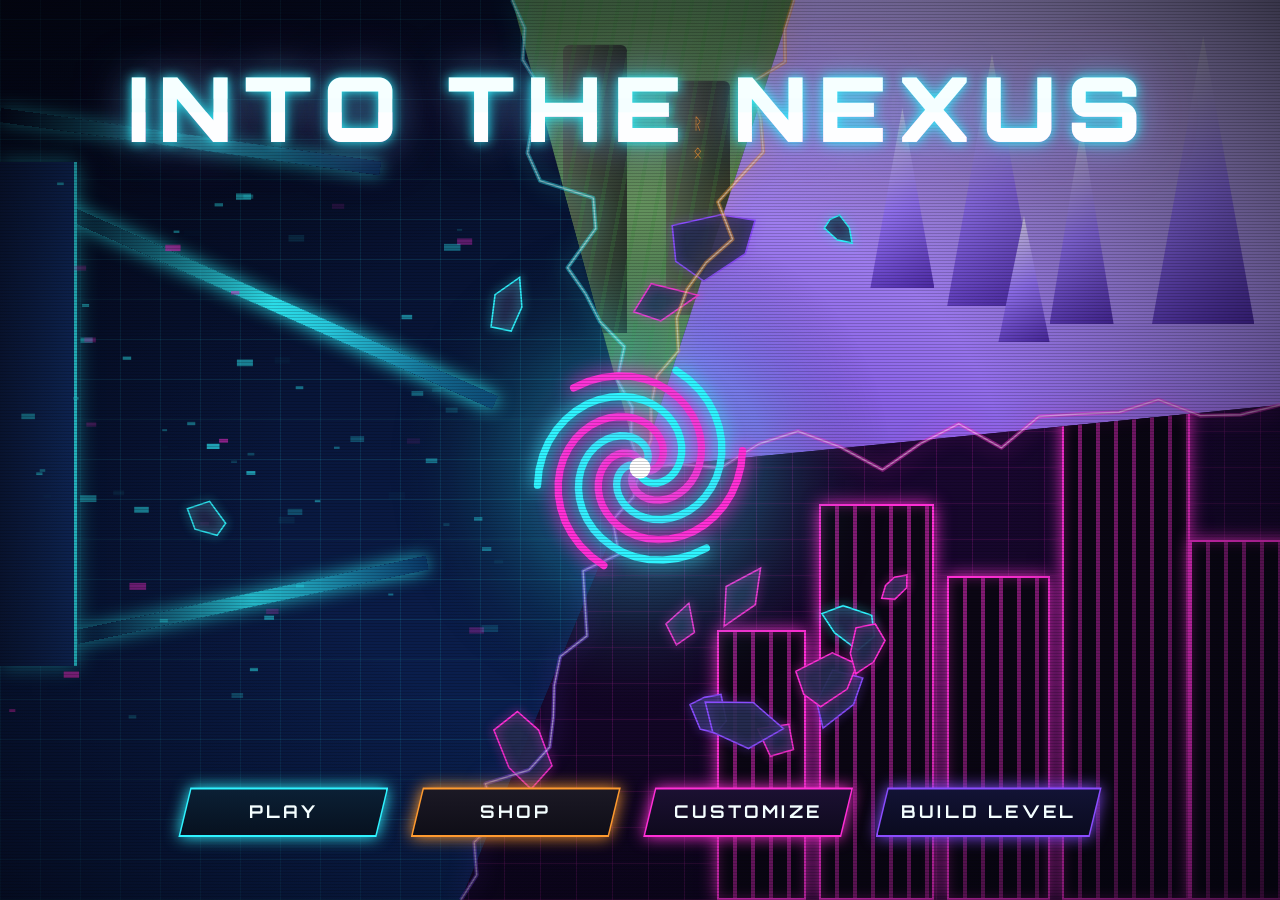
==== index.html @ 77178dc6 "Clean main menu leftovers" ====
<!DOCTYPE html>
<html lang="en">
<head>
  <meta charset="UTF-8">
  <meta name="viewport" content="width=device-width, initial-scale=1, viewport-fit=cover">
  <title>Into the Nexus</title>
  <link rel="preconnect" href="https://fonts.googleapis.com">
  <link rel="preconnect" href="https://fonts.gstatic.com" crossorigin>
  <link href="https://fonts.googleapis.com/css2?family=Orbitron:wght@500;700;900&display=swap" rel="stylesheet">
  <style>
/* ============================================================
   INTO THE NEXUS - main menu styles
   Colours and the vortex position live in :root so they are
   easy to tweak. The vortex centre (50% / 52%) must match
   CX / CY in menu.js and the clip-path points below.
   ============================================================ */

:root {
  --cyan: #2ff3ff;
  --magenta: #ff2fd6;
  --violet: #8a4dff;
  --orange: #ff9a2f;
  --ink: #070b1a;
}

* { box-sizing: border-box; margin: 0; padding: 0; }

html, body {
  height: 100%;
  background: var(--ink);
  color: #e8fbff;
  font-family: 'Orbitron', 'Segoe UI', system-ui, sans-serif;
  overflow: hidden;
  -webkit-tap-highlight-color: transparent;
}

#stage {
  position: fixed;
  inset: 0;
  overflow: hidden;
  isolation: isolate;
}

/* ---------- Realms ---------- */

.realm { position: absolute; inset: 0; }

/* Left: neon cyber-tech */
.cyber {
  clip-path: polygon(0 0, 40% 0, 50% 52%, 36% 100%, 0 100%);
  background:
    repeating-linear-gradient(0deg, rgba(47,243,255,.10) 0 1px, transparent 1px 40px),
    repeating-linear-gradient(90deg, rgba(47,243,255,.10) 0 1px, transparent 1px 40px),
    linear-gradient(160deg, #04081a 0%, #0a1c48 55%, #0b2b66 100%);
}
.beam {
  position: absolute;
  height: 14px;
  background: linear-gradient(90deg, transparent, var(--cyan), #0b3d6e);
  box-shadow: 0 0 18px var(--cyan);
  transform-origin: left center;
  animation: beamPulse 3.2s ease-in-out infinite;
}
.b1 { left: 4%;  top: 22%; width: 38%; transform: rotate(24deg); }
.b2 { left: 0;   top: 12%; width: 30%; transform: rotate(8deg);  animation-delay: -1s; opacity: .7; }
.b3 { left: 6%;  top: 70%; width: 28%; transform: rotate(-12deg); animation-delay: -2s; opacity: .8; }
.slab {
  position: absolute;
  left: 0; top: 18%;
  width: 6%; height: 56%;
  background: linear-gradient(90deg, #0c1d44, #12306b);
  border-right: 3px solid var(--cyan);
  box-shadow: 0 0 20px rgba(47,243,255,.6);
}
@keyframes beamPulse {
  0%, 100% { filter: brightness(.8); }
  50%      { filter: brightness(1.5); }
}

/* Top: overgrown ruins */
.jungle {
  clip-path: polygon(40% 0, 62% 0, 50% 52%);
  background:
    radial-gradient(ellipse at 50% 22%, rgba(170,230,150,.45), transparent 62%),
    linear-gradient(#335a37, #1a3624 60%, #0d1d16);
}
.pillar {
  position: absolute;
  top: 5%;
  width: 5%; height: 32%;
  background: linear-gradient(90deg, #56654f, #2c382d);
  border-radius: 6px 6px 0 0;
}
.pillar::after {
  content: '\16B1\A\16DF';        /* rune glyphs */
  white-space: pre;
  position: absolute;
  inset: 12% 0 auto 0;
  text-align: center;
  line-height: 1.8;
  color: var(--orange);
  text-shadow: 0 0 10px var(--orange);
  animation: runeGlow 2.4s ease-in-out infinite;
}
.p1 { left: 44%; }
.p2 { left: 52%; height: 26%; top: 9%; }
.p2::after { animation-delay: -1.2s; }
.vines {
  position: absolute; inset: 0;
  background: repeating-linear-gradient(100deg, rgba(60,140,60,.0) 0 14px, rgba(60,140,60,.22) 14px 18px);
}
@keyframes runeGlow {
  0%, 100% { opacity: .55; }
  50%      { opacity: 1; }
}

/* Upper right: crystal ice */
.crystal {
  clip-path: polygon(62% 0, 100% 0, 100% 45%, 50% 52%);
  background: linear-gradient(200deg, #d8c9ff 0%, #8a63e8 40%, #3a1f78 100%);
}
.crystal-shard {
  position: absolute;
  background: linear-gradient(160deg, #f1e9ff, #9a78ff 55%, #4d2aa6);
  clip-path: polygon(50% 0, 100% 100%, 0 100%);
  filter: drop-shadow(0 0 10px rgba(180,150,255,.8));
  animation: shardShimmer 4s ease-in-out infinite;
}
.c1 { left: 68%; top: 12%; width: 5%;  height: 20%; }
.c2 { left: 74%; top: 6%;  width: 7%;  height: 28%; animation-delay: -1s; }
.c3 { left: 82%; top: 14%; width: 5%;  height: 22%; animation-delay: -2s; }
.c4 { left: 90%; top: 4%;  width: 8%;  height: 32%; animation-delay: -3s; }
.c5 { left: 78%; top: 24%; width: 4%;  height: 14%; animation-delay: -.5s; }
@keyframes shardShimmer {
  0%, 100% { filter: drop-shadow(0 0 8px rgba(180,150,255,.6)) brightness(1); }
  50%      { filter: drop-shadow(0 0 18px rgba(255,255,255,.9)) brightness(1.3); }
}

/* Lower right: neon block city */
.city {
  clip-path: polygon(50% 52%, 100% 45%, 100% 100%, 36% 100%);
  background:
    repeating-linear-gradient(0deg, rgba(255,47,214,.16) 0 1px, transparent 1px 36px),
    repeating-linear-gradient(90deg, rgba(255,47,214,.16) 0 1px, transparent 1px 36px),
    linear-gradient(#22093f, #0f0520);
}
.block {
  position: absolute;
  bottom: 0;
  background:
    repeating-linear-gradient(90deg, transparent 0 14px, rgba(255,47,214,.5) 14px 18px) 0 0 / 100% 12px,
    #0b0614;
  border: 2px solid var(--magenta);
  box-shadow: 0 0 16px var(--magenta), inset 0 0 12px rgba(255,47,214,.35);
  animation: blockFlicker 5s steps(1) infinite;
}
.k1 { left: 56%; width: 7%;  height: 30%; }
.k2 { left: 64%; width: 9%;  height: 44%; animation-delay: -1.3s; }
.k3 { left: 74%; width: 8%;  height: 36%; animation-delay: -2.1s; }
.k4 { left: 83%; width: 10%; height: 56%; animation-delay: -3.4s; }
.k5 { left: 93%; width: 9%;  height: 40%; animation-delay: -.7s; }
@keyframes blockFlicker {
  0%, 92%, 100% { opacity: 1; }
  94% { opacity: .55; }
  96% { opacity: 1; }
  98% { opacity: .7; }
}

/* ---------- Effects layers ---------- */

#fx { position: absolute; inset: 0; width: 100%; height: 100%; z-index: 2; }

.vignette {
  position: absolute; inset: 0; z-index: 3; pointer-events: none;
  background: radial-gradient(ellipse at 50% 52%, transparent 40%, rgba(2,3,12,.75) 100%);
}
.scanlines {
  position: absolute; inset: 0; z-index: 4; pointer-events: none;
  background: repeating-linear-gradient(0deg, rgba(0,0,0,.18) 0 1px, transparent 1px 3px);
  mix-blend-mode: multiply;
}
.flash {
  position: absolute; inset: 0; z-index: 9; pointer-events: none;
  background: radial-gradient(circle at 50% 52%, #fff, var(--magenta) 40%, transparent 75%);
  opacity: 0;
}

/* Whole-screen glitch burst (class toggled by menu.js) */
#stage.glitching .realm {
  filter: hue-rotate(40deg) saturate(1.6) drop-shadow(4px 0 0 rgba(255,47,214,.7)) drop-shadow(-4px 0 0 rgba(47,243,255,.7));
  transform: translateX(var(--shift, 4px)) skewX(-1deg);
}
/* ---------- Title ---------- */

.title {
  position: absolute;
  z-index: 6;
  top: 7%;
  left: 50%;
  transform: translateX(-50%);
  width: 94%;
  text-align: center;
  font-weight: 900;
  font-size: clamp(1.9rem, 7vw, 5.6rem);
  letter-spacing: .12em;
  line-height: 1;
  color: #f4feff;
  text-shadow: 0 0 12px var(--cyan), 0 0 36px rgba(47,243,255,.55), 0 0 60px rgba(255,47,214,.35);
  animation: titleFloat 5s ease-in-out infinite, titleFlicker 7s steps(1) infinite;
}
.title::before, .title::after {
  content: attr(data-text);
  position: absolute; inset: 0;
  width: 100%;
  opacity: .85;
  pointer-events: none;
}
.title::before {
  color: var(--cyan);
  text-shadow: none;
  clip-path: inset(0 0 60% 0);
  animation: slice1 3.4s steps(1) infinite;
  mix-blend-mode: screen;
}
.title::after {
  color: var(--magenta);
  text-shadow: none;
  clip-path: inset(55% 0 0 0);
  animation: slice2 2.9s steps(1) infinite;
  mix-blend-mode: screen;
}
@keyframes titleFloat {
  0%, 100% { transform: translate(-50%, 0); }
  50%      { transform: translate(-50%, 8px); }
}
@keyframes titleFlicker {
  0%, 91%, 100% { opacity: 1; }
  92% { opacity: .6; }
  93% { opacity: 1; }
  95% { opacity: .75; }
}
@keyframes slice1 {
  0%, 82%, 100% { transform: translate(0); clip-path: inset(0 0 60% 0); }
  84% { transform: translate(-6px, 1px); clip-path: inset(10% 0 52% 0); }
  88% { transform: translate(5px, -1px); clip-path: inset(34% 0 30% 0); }
  92% { transform: translate(-3px, 0);  clip-path: inset(2% 0 78% 0); }
}
@keyframes slice2 {
  0%, 70%, 100% { transform: translate(0); clip-path: inset(55% 0 0 0); }
  72% { transform: translate(7px, 1px);  clip-path: inset(60% 0 14% 0); }
  78% { transform: translate(-6px, 0);   clip-path: inset(44% 0 36% 0); }
  86% { transform: translate(4px, -1px); clip-path: inset(78% 0 4% 0); }
}

/* ---------- Menu buttons ---------- */

.menu {
  position: absolute;
  z-index: 7;
  left: 50%;
  bottom: 7%;
  transform: translateX(-50%);
  width: min(960px, 94%);
}
.menu ul {
  list-style: none;
  display: flex;
  justify-content: center;
  gap: clamp(.6rem, 2vw, 1.4rem);
  flex-wrap: wrap;
}
.slot { filter: drop-shadow(0 0 8px var(--c)); transition: filter .2s, transform .2s; }
.slot:hover, .slot:focus-within {
  filter: drop-shadow(0 0 16px var(--c)) drop-shadow(0 0 30px var(--c));
  transform: translateY(-4px);
}

.btn {
  --cut: 12px;
  position: relative;
  min-width: clamp(130px, 18vw, 210px);
  padding: 1rem 1.6rem;
  border: 0;
  cursor: pointer;
  background: var(--c);
  color: #f4feff;
  font: 700 clamp(.85rem, 1.6vw, 1.1rem)/1 'Orbitron', system-ui, sans-serif;
  letter-spacing: .18em;
  clip-path: polygon(var(--cut) 0, 100% 0, calc(100% - var(--cut)) 100%, 0 100%);
  outline: none;
}
.btn::before {              /* dark fill leaves a 2px neon border */
  content: '';
  position: absolute; inset: 2px;
  background: linear-gradient(180deg, rgba(8,14,36,.92), rgba(5,8,22,.96));
  clip-path: polygon(calc(var(--cut) - 1px) 0, 100% 0, calc(100% - var(--cut) + 1px) 100%, 0 100%);
  transition: background .2s;
}
.btn:hover::before, .btn:focus-visible::before {
  background: linear-gradient(180deg, color-mix(in srgb, var(--c) 55%, #05081a), color-mix(in srgb, var(--c) 25%, #05081a));
}

.label { position: relative; z-index: 1; display: inline-block; }
.label::before, .label::after {
  content: attr(data-text);
  position: absolute; left: 0; top: 0;
  opacity: 0;
  pointer-events: none;
}
.label::before { color: var(--cyan);    }
.label::after  { color: var(--magenta); }
.btn:hover .label::before,  .btn:focus-visible .label::before  { opacity: .9; animation: btnGlitchA .45s steps(1) infinite; }
.btn:hover .label::after,   .btn:focus-visible .label::after   { opacity: .9; animation: btnGlitchB .45s steps(1) infinite; }
@keyframes btnGlitchA {
  0%   { transform: translate(-2px, 0);  clip-path: inset(0 0 55% 0); }
  33%  { transform: translate(2px, 1px); clip-path: inset(30% 0 20% 0); }
  66%  { transform: translate(-1px, 0);  clip-path: inset(60% 0 0 0); }
}
@keyframes btnGlitchB {
  0%   { transform: translate(2px, 0);   clip-path: inset(50% 0 0 0); }
  33%  { transform: translate(-2px, -1px); clip-path: inset(10% 0 55% 0); }
  66%  { transform: translate(1px, 0);   clip-path: inset(35% 0 30% 0); }
}
.btn:active { transform: scale(.97); }

/* ---------- Small screens ---------- */

@media (max-width: 640px) {
  .title { top: 6%; letter-spacing: .06em; }
  .menu { bottom: 4%; }
  .menu ul { display: grid; grid-template-columns: 1fr 1fr; }
  .btn { width: 100%; min-width: 0; padding: .95rem .6rem; letter-spacing: .1em; }
}

/* ---------- Respect reduced motion ---------- */

@media (prefers-reduced-motion: reduce) {
  *, *::before, *::after { animation: none !important; transition: none !important; }
}

</style>
</head>
<body>
  <main id="stage">

    <!-- Realms: each one is clipped to its own wedge; they all meet at the vortex -->
    <section class="realm cyber" aria-hidden="true">
      <div class="beam b1"></div>
      <div class="beam b2"></div>
      <div class="beam b3"></div>
      <div class="slab"></div>
    </section>

    <section class="realm jungle" aria-hidden="true">
      <div class="pillar p1"></div>
      <div class="pillar p2"></div>
      <div class="vines"></div>
    </section>

    <section class="realm crystal" aria-hidden="true">
      <div class="crystal-shard c1"></div>
      <div class="crystal-shard c2"></div>
      <div class="crystal-shard c3"></div>
      <div class="crystal-shard c4"></div>
      <div class="crystal-shard c5"></div>
    </section>

    <section class="realm city" aria-hidden="true">
      <div class="block k1"></div>
      <div class="block k2"></div>
      <div class="block k3"></div>
      <div class="block k4"></div>
      <div class="block k5"></div>
    </section>

    <!-- Vortex, rifts, debris, pixel glitches and screen tears are drawn here -->
    <canvas id="fx" aria-hidden="true"></canvas>

    <div class="vignette" aria-hidden="true"></div>
    <div class="scanlines" aria-hidden="true"></div>

    <h1 id="title" class="title" data-text="INTO THE NEXUS">INTO THE NEXUS</h1>

    <nav class="menu" aria-label="Main menu">
      <ul>
        <li class="slot" style="--c: var(--cyan)">
          <button class="btn" data-action="play"><span class="label" data-text="PLAY">PLAY</span></button>
        </li>
        <li class="slot" style="--c: var(--orange)">
          <button class="btn" data-action="shop"><span class="label" data-text="SHOP">SHOP</span></button>
        </li>
        <li class="slot" style="--c: var(--magenta)">
          <button class="btn" data-action="customize"><span class="label" data-text="CUSTOMIZE">CUSTOMIZE</span></button>
        </li>
        <li class="slot" style="--c: var(--violet)">
          <button class="btn" data-action="build"><span class="label" data-text="BUILD LEVEL">BUILD LEVEL</span></button>
        </li>
      </ul>
    </nav>

  </main>

  <script>
/* ============================================================
   INTO THE NEXUS - main menu logic
   - Canvas: spinning vortex, jagged rift lightning, drifting
     debris, pixel glitches and screen tears
   - Random glitch bursts across the whole screen
   - Button handlers: edit ACTIONS below to hook up your game
   ============================================================ */

(() => {
  'use strict';

  /* ---------- Menu routes ---------- */
  const ACTIONS = {
    play: () => window.location.assign('game.html?screen=levels'),
    shop: () => window.location.assign('game.html?screen=shop'),
    customize: () => window.location.assign('game.html?screen=customize'),
    build: () => window.location.assign('game.html?screen=maker'),
  };

  /* ---------- 2. Setup ---------- */
  const CX = 0.5, CY = 0.52;                       // vortex centre (fraction of screen)
  const stage  = document.getElementById('stage');
  const title  = document.getElementById('title');
  const canvas = document.getElementById('fx');
  const ctx    = canvas.getContext('2d');
  const reduceMotion = window.matchMedia('(prefers-reduced-motion: reduce)').matches;

  // Rift lines run from the vortex to the edge of the screen: [x, y, colour]
  const RIFTS = [
    [0.40, 0.00, '#2ff3ff'],
    [0.62, 0.00, '#ff9a2f'],
    [1.00, 0.45, '#ff2fd6'],
    [0.36, 1.00, '#8a4dff'],
  ];

  let W = 0, H = 0, dpr = 1, cx = 0, cy = 0;
  let debris = [], pixels = [], bolts = [];
    let glitchUntil = 0;
const rand = (a, b) => a + Math.random() * (b - a);

  function resize() {
    dpr = Math.min(window.devicePixelRatio || 1, 2);
    W = window.innerWidth;
    H = window.innerHeight;
    canvas.width  = Math.round(W * dpr);
    canvas.height = Math.round(H * dpr);
    ctx.setTransform(dpr, 0, 0, dpr, 0, 0);
    cx = W * CX;
    cy = H * CY;
    buildDebris();
    buildPixels();
    buildBolts();
  }

  /* ---------- 3. Debris (floating broken platforms) ---------- */
  function buildDebris() {
    const unit = Math.min(W, H);
    debris = Array.from({ length: 16 }, () => {
      const sides = Math.floor(rand(4, 7));
      const size = rand(0.018, 0.06) * unit;
      const pts = Array.from({ length: sides }, (_, i) => {
        const a = (i / sides) * Math.PI * 2;
        const r = size * rand(0.6, 1.1);
        return [Math.cos(a) * r, Math.sin(a) * r * 0.65];
      });
      return {
        pts,
        ang: rand(0, Math.PI * 2),
        dist: rand(0.16, 0.42) * unit,
        orbit: rand(0.04, 0.12) * (Math.random() < 0.5 ? -1 : 1),
        rot: rand(0, Math.PI * 2),
        spin: rand(-0.5, 0.5),
        bob: rand(0, Math.PI * 2),
        edge: ['#2ff3ff', '#ff2fd6', '#8a4dff'][Math.floor(rand(0, 3))],
      };
    });
  }

  function drawDebris(t, dt) {
    for (const d of debris) {
      d.ang += d.orbit * dt;
      d.rot += d.spin * dt;
      const x = cx + Math.cos(d.ang) * d.dist * 1.5;
      const y = cy + Math.sin(d.ang) * d.dist * 0.8 + Math.sin(t + d.bob) * 6;
      ctx.save();
      ctx.translate(x, y);
      ctx.rotate(d.rot);
      ctx.beginPath();
      d.pts.forEach(([px, py], i) => (i ? ctx.lineTo(px, py) : ctx.moveTo(px, py)));
      ctx.closePath();
      ctx.fillStyle = 'rgba(40,46,84,.92)';
      ctx.fill();
      ctx.strokeStyle = d.edge;
      ctx.lineWidth = 1.6;
      ctx.shadowColor = d.edge;
      ctx.shadowBlur = 10;
      ctx.stroke();
      ctx.restore();
    }
  }

  /* ---------- 4. Rift lightning ---------- */
  function makeBolt(x1, y1, x2, y2, jitter) {
    const segs = 16;
    const dx = x2 - x1, dy = y2 - y1;
    const len = Math.hypot(dx, dy);
    const nx = -dy / len, ny = dx / len;
    const pts = [[x1, y1]];
    for (let i = 1; i < segs; i++) {
      const f = i / segs;
      const off = rand(-jitter, jitter) * Math.sin(f * Math.PI);
      pts.push([x1 + dx * f + nx * off, y1 + dy * f + ny * off]);
    }
    pts.push([x2, y2]);
    return pts;
  }

  function buildBolts() {
    bolts = RIFTS.map(([fx, fy, color]) => ({
      color,
      pts: makeBolt(cx, cy, fx * W, fy * H, Math.min(W, H) * 0.035),
    }));
  }

  function drawBolts(t) {
    for (const b of bolts) {
      const flick = 0.65 + 0.35 * Math.sin(t * 18 + b.pts.length);
      ctx.save();
      ctx.lineJoin = 'round';
      ctx.globalAlpha = flick;
      ctx.strokeStyle = b.color;
      ctx.shadowColor = b.color;
      ctx.shadowBlur = 22;
      ctx.lineWidth = 4;
      strokePath(b.pts);
      ctx.shadowBlur = 0;
      ctx.strokeStyle = '#ffffff';
      ctx.lineWidth = 1.4;
      strokePath(b.pts);
      ctx.restore();
    }
  }

  function strokePath(pts) {
    ctx.beginPath();
    pts.forEach(([x, y], i) => (i ? ctx.lineTo(x, y) : ctx.moveTo(x, y)));
    ctx.stroke();
  }

  /* ---------- 5. Vortex ---------- */
  function drawVortex(t) {
    const base = Math.min(W, H) * 0.12;
    const R = base * (1 + 0.04 * Math.sin(t * 2.2));
    ctx.save();
    ctx.translate(cx, cy);

    const glow = ctx.createRadialGradient(0, 0, 0, 0, 0, R * 2.4);
    glow.addColorStop(0, 'rgba(255,47,214,.55)');
    glow.addColorStop(0.5, 'rgba(47,243,255,.18)');
    glow.addColorStop(1, 'rgba(0,0,0,0)');
    ctx.fillStyle = glow;
    ctx.beginPath();
    ctx.arc(0, 0, R * 2.4, 0, Math.PI * 2);
    ctx.fill();

    ctx.lineCap = 'round';
    const arms = 6;
    for (let a = 0; a < arms; a++) {
      const color = a % 2 ? '#2ff3ff' : '#ff2fd6';
      ctx.beginPath();
      for (let r = 2; r <= R; r += 3) {
        const ang = (a / arms) * Math.PI * 2 + t * 1.6 - (r / R) * 5.2;
        const x = Math.cos(ang) * r, y = Math.sin(ang) * r;
        r === 2 ? ctx.moveTo(x, y) : ctx.lineTo(x, y);
      }
      ctx.strokeStyle = color;
      ctx.shadowColor = color;
      ctx.shadowBlur = 18;
      ctx.lineWidth = Math.max(3, R * 0.07);
      ctx.stroke();
    }

    ctx.shadowBlur = 0;
    ctx.fillStyle = '#fff';
    ctx.beginPath();
    ctx.arc(0, 0, R * 0.1, 0, Math.PI * 2);
    ctx.fill();
    ctx.restore();
  }

  /* ---------- 6. Pixel glitches (left cyber realm) ---------- */
  function buildPixels() {
    pixels = Array.from({ length: 70 }, () => ({
      x: rand(0, W * 0.38),
      y: rand(H * 0.2, H * 0.8),
      s: rand(2, 7),
      v: rand(10, 40),
      life: rand(0, 1),
      color: Math.random() < 0.8 ? '#2ff3ff' : '#ff2fd6',
    }));
  }

  function drawPixels(dt) {
    for (const p of pixels) {
      p.x += p.v * dt;
      p.life += dt * rand(0.4, 1.6);
      if (p.x > W * 0.4 || p.life > 1) {
        p.x = rand(0, W * 0.2);
        p.y = rand(H * 0.2, H * 0.8);
        p.life = 0;
      }
      ctx.globalAlpha = Math.max(0, 1 - p.life) * 0.7;
      ctx.fillStyle = p.color;
      ctx.fillRect(p.x, p.y, p.s * 2.4, p.s);
    }
    ctx.globalAlpha = 1;
  }

  /* ---------- 7. Screen tear (horizontal slice displacement) ---------- */
  function tear() {
    ctx.save();
    ctx.setTransform(1, 0, 0, 1, 0, 0);
    const slices = Math.floor(rand(4, 8));
    for (let i = 0; i < slices; i++) {
      const sy = Math.floor(rand(0, canvas.height - 40));
      const sh = Math.floor(rand(6, 40) * dpr);
      const dx = Math.floor(rand(-40, 40) * dpr);
      ctx.drawImage(canvas, 0, sy, canvas.width, sh, dx, sy, canvas.width, sh);
    }
    ctx.restore();
  }

  /* ---------- 8. Glitch bursts ---------- */
  function glitchBurst() {
    const dur = rand(160, 320);
    stage.style.setProperty('--shift', `${rand(-9, 9).toFixed(1)}px`);
    stage.classList.add('glitching');
    glitchUntil = performance.now() + dur;
    setTimeout(() => stage.classList.remove('glitching'), dur);
    // Occasionally re-roll the lightning shape so the rifts "snap"
    buildBolts();
  }

  function scheduleGlitch() {
    setTimeout(() => {
      glitchBurst();
      if (Math.random() < 0.3) setTimeout(glitchBurst, 280);   // double-glitch
      scheduleGlitch();
    }, rand(2500, 6500));
  }

  /* ---------- 9. Main loop ---------- */
  let last = performance.now();
  let boltTimer = 0;

  function frame(now) {
    const dt = Math.min((now - last) / 1000, 0.05);
    last = now;
    const t = now / 1000;

    ctx.clearRect(0, 0, W, H);
    drawPixels(dt);
    drawDebris(t, dt);

    boltTimer += dt;
    if (boltTimer > 0.12) { boltTimer = 0; buildBolts(); }   // constant crackle
    drawBolts(t);
    drawVortex(t);

    if (now < glitchUntil) tear();
    requestAnimationFrame(frame);
  }

  /* ---------- Menu interaction ---------- */
  function go(action) {
    ACTIONS[action]?.();
  }

  const buttons = Array.from(document.querySelectorAll('.btn'));
  buttons.forEach((btn) => btn.addEventListener('click', () => go(btn.dataset.action)));

  document.addEventListener('keydown', (e) => {
    const keys = { ArrowRight: 1, ArrowDown: 1, ArrowLeft: -1, ArrowUp: -1 };
    if (!(e.key in keys)) return;
    e.preventDefault();
    const i = buttons.indexOf(document.activeElement);
    const next = i < 0 ? 0 : (i + keys[e.key] + buttons.length) % buttons.length;
    buttons[next].focus();
  });

  /* ---------- Start ---------- */
  window.addEventListener('resize', resize);
  resize();

  if (reduceMotion) {
    drawBolts(0);
    drawVortex(0);
  } else {
    requestAnimationFrame(frame);
    scheduleGlitch();
  }
})();

</script>
</body>
</html>
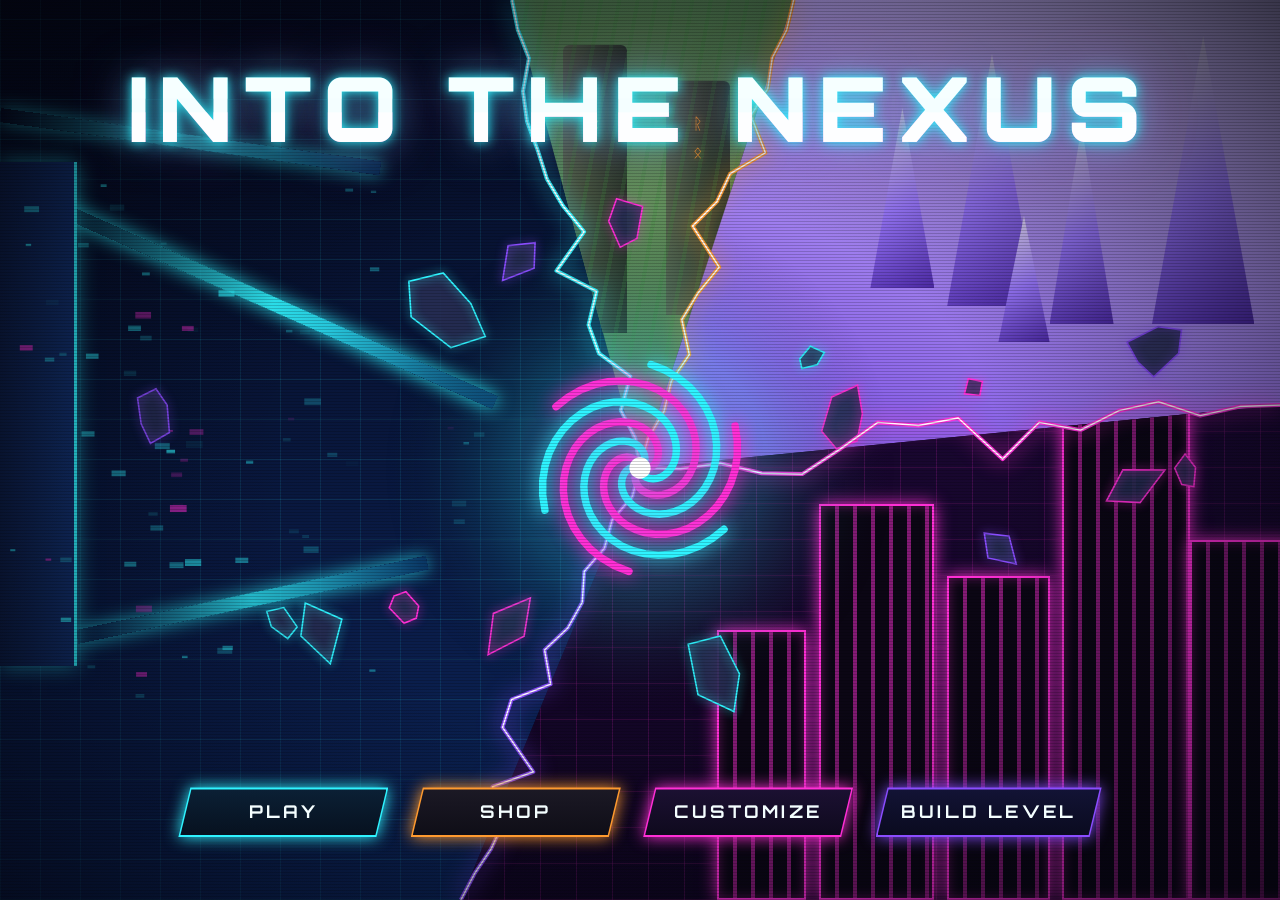
==== commit 4d335dc8: "Make the new visual main menu the live index page" ====
--- a/index.html
+++ b/index.html
@@ -190,6 +190,13 @@
   filter: hue-rotate(40deg) saturate(1.6) drop-shadow(4px 0 0 rgba(255,47,214,.7)) drop-shadow(-4px 0 0 rgba(47,243,255,.7));
   transform: translateX(var(--shift, 4px)) skewX(-1deg);
 }
+#stage.warping .flash { animation: warpFlash .65s ease-in forwards; }
+@keyframes warpFlash {
+  0%   { opacity: 0; }
+  70%  { opacity: .85; }
+  100% { opacity: 1; }
+}
+
 /* ---------- Title ---------- */
 
 .title {
@@ -323,6 +330,26 @@
 }
 .btn:active { transform: scale(.97); }
 
+/* ---------- Toast (placeholder feedback; remove when screens exist) ---------- */
+
+#toast {
+  position: absolute;
+  z-index: 10;
+  left: 50%; top: 24%;
+  transform: translate(-50%, -10px);
+  padding: .7rem 1.2rem;
+  background: rgba(5,8,22,.85);
+  border: 1px solid var(--cyan);
+  box-shadow: 0 0 18px rgba(47,243,255,.5);
+  font-size: .8rem;
+  letter-spacing: .12em;
+  opacity: 0;
+  pointer-events: none;
+  transition: opacity .25s, transform .25s;
+  text-align: center;
+}
+#toast.show { opacity: 1; transform: translate(-50%, 0); }
+
 /* ---------- Small screens ---------- */
 
 @media (max-width: 640px) {
@@ -378,6 +405,7 @@
 
     <div class="vignette" aria-hidden="true"></div>
     <div class="scanlines" aria-hidden="true"></div>
+    <div class="flash" aria-hidden="true"></div>
 
     <h1 id="title" class="title" data-text="INTO THE NEXUS">INTO THE NEXUS</h1>
 
@@ -398,6 +426,7 @@
       </ul>
     </nav>
 
+    <div id="toast" role="status" aria-live="polite"></div>
   </main>
 
   <script>
@@ -412,13 +441,14 @@
 (() => {
   'use strict';
 
-  /* ---------- Menu routes ---------- */
+  /* ---------- 1. HOOK YOUR GAME UP HERE ---------- */
   const ACTIONS = {
-    play: () => window.location.assign('game.html?screen=levels'),
-    shop: () => window.location.assign('game.html?screen=shop'),
-    customize: () => window.location.assign('game.html?screen=customize'),
-    build: () => window.location.assign('game.html?screen=maker'),
+    play:      () => notify('PLAY - connect your level select / game start here'),
+    shop:      () => notify('SHOP - connect your shop screen here'),
+    customize: () => notify('CUSTOMIZE - connect your icon / colour editor here'),
+    build:     () => notify('BUILD LEVEL - connect your level editor here'),
   };
+  // Example: play: () => { window.location.href = 'game.html'; },
 
   /* ---------- 2. Setup ---------- */
   const CX = 0.5, CY = 0.52;                       // vortex centre (fraction of screen)
@@ -426,6 +456,7 @@
   const title  = document.getElementById('title');
   const canvas = document.getElementById('fx');
   const ctx    = canvas.getContext('2d');
+  const toastEl = document.getElementById('toast');
   const reduceMotion = window.matchMedia('(prefers-reduced-motion: reduce)').matches;
 
   // Rift lines run from the vortex to the edge of the screen: [x, y, colour]
@@ -438,8 +469,11 @@
 
   let W = 0, H = 0, dpr = 1, cx = 0, cy = 0;
   let debris = [], pixels = [], bolts = [];
-    let glitchUntil = 0;
-const rand = (a, b) => a + Math.random() * (b - a);
+  let warp = 0, warpTarget = 0;
+  let glitchUntil = 0;
+  let busy = false;
+
+  const rand = (a, b) => a + Math.random() * (b - a);
 
   function resize() {
     dpr = Math.min(window.devicePixelRatio || 1, 2);
@@ -483,8 +517,9 @@
     for (const d of debris) {
       d.ang += d.orbit * dt;
       d.rot += d.spin * dt;
-      const x = cx + Math.cos(d.ang) * d.dist * 1.5;
-      const y = cy + Math.sin(d.ang) * d.dist * 0.8 + Math.sin(t + d.bob) * 6;
+      const pull = 1 - warp * 0.9;                  // debris gets sucked in when warping
+      const x = cx + Math.cos(d.ang) * d.dist * 1.5 * pull;
+      const y = cy + Math.sin(d.ang) * d.dist * 0.8 * pull + Math.sin(t + d.bob) * 6;
       ctx.save();
       ctx.translate(x, y);
       ctx.rotate(d.rot);
@@ -553,7 +588,7 @@
   /* ---------- 5. Vortex ---------- */
   function drawVortex(t) {
     const base = Math.min(W, H) * 0.12;
-    const R = base * (1 + 0.04 * Math.sin(t * 2.2));
+    const R = base * (1 + warp * 7) * (1 + 0.04 * Math.sin(t * 2.2));
     ctx.save();
     ctx.translate(cx, cy);
 
@@ -661,6 +696,8 @@
     last = now;
     const t = now / 1000;
 
+    warp += (warpTarget - warp) * Math.min(1, dt * 6);
+
     ctx.clearRect(0, 0, W, H);
     drawPixels(dt);
     drawDebris(t, dt);
@@ -674,14 +711,32 @@
     requestAnimationFrame(frame);
   }
 
-  /* ---------- Menu interaction ---------- */
+  /* ---------- 10. Menu interaction ---------- */
+  function notify(msg) {
+    toastEl.textContent = msg;
+    toastEl.classList.add('show');
+    clearTimeout(notify.timer);
+    notify.timer = setTimeout(() => toastEl.classList.remove('show'), 2600);
+  }
+
   function go(action) {
-    ACTIONS[action]?.();
+    if (busy) return;
+    busy = true;
+    stage.classList.add('warping');      // vortex swells + white/pink flash
+    warpTarget = 1;
+    glitchBurst();
+    setTimeout(() => {
+      (ACTIONS[action] || (() => {}))();
+      warpTarget = 0;
+      stage.classList.remove('warping');
+      busy = false;
+    }, 650);
   }
 
   const buttons = Array.from(document.querySelectorAll('.btn'));
   buttons.forEach((btn) => btn.addEventListener('click', () => go(btn.dataset.action)));
 
+  // Arrow keys move between buttons (Enter / Space still activate)
   document.addEventListener('keydown', (e) => {
     const keys = { ArrowRight: 1, ArrowDown: 1, ArrowLeft: -1, ArrowUp: -1 };
     if (!(e.key in keys)) return;
@@ -691,7 +746,7 @@
     buttons[next].focus();
   });
 
-  /* ---------- Start ---------- */
+  /* ---------- 11. Start ---------- */
   window.addEventListener('resize', resize);
   resize();
 
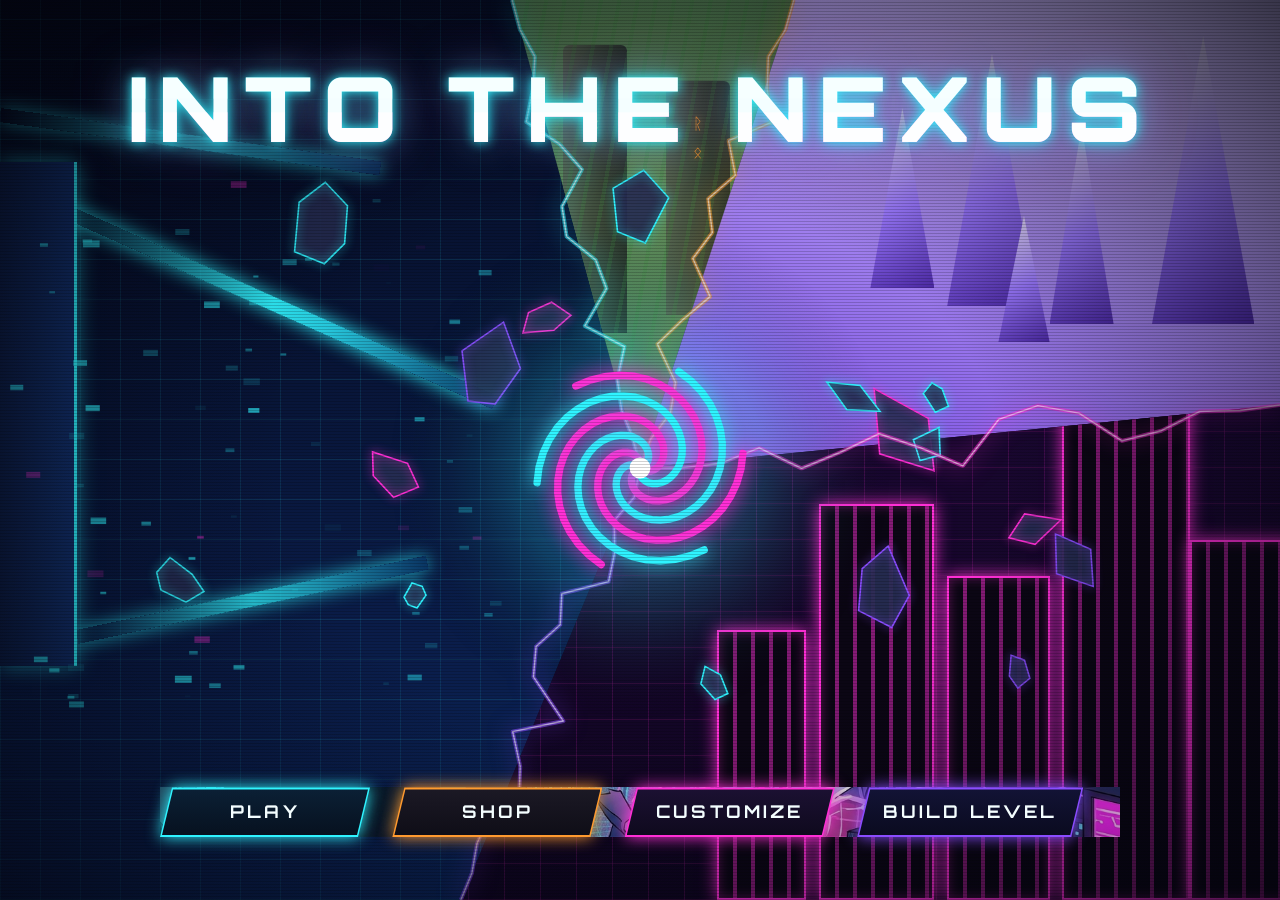
==== commit c433c9da: "Merge game and styling into index" ====
--- a/index.html
+++ b/index.html
@@ -8,6 +8,96 @@
   <link rel="preconnect" href="https://fonts.gstatic.com" crossorigin>
   <link href="https://fonts.googleapis.com/css2?family=Orbitron:wght@500;700;900&display=swap" rel="stylesheet">
   <style>
+
+/* ===== THE NEXUS ===== */
+:root{--void:#05030a;--r1:#00e5ff;--r2:#ff2e93;--r3:#ffb020;--r4:#7cff4d;--violet:#8a4dff;--text:#eef2ff;--muted:#8f8aa8;--border:#2a2440;--cut:14px}
+*{box-sizing:border-box;-webkit-tap-highlight-color:transparent;-webkit-user-select:none;user-select:none}
+html,body{margin:0;width:100%;height:100%;overflow:hidden;background:var(--void);overscroll-behavior:none}
+body{touch-action:none;font-family:"Trebuchet MS","Segoe UI",system-ui,sans-serif;color:var(--text)}
+canvas{display:block}.menu{position:fixed;inset:0;z-index:10;display:flex;flex-direction:column;align-items:center;justify-content:center;gap:16px;padding:max(20px,env(safe-area-inset-top)) 20px max(20px,env(safe-area-inset-bottom));color:var(--text);text-align:center;overflow:hidden;background:radial-gradient(circle at 50% 50%,#000 0,#000 12%,transparent 38%),radial-gradient(circle at 0 0,rgba(0,229,255,.35),transparent 45%),radial-gradient(circle at 100% 0,rgba(255,46,147,.32),transparent 45%),radial-gradient(circle at 0 100%,rgba(124,255,77,.22),transparent 45%),radial-gradient(circle at 100% 100%,rgba(255,176,32,.3),transparent 45%),var(--void);animation:fadeIn .4s ease-out,realityDrift 14s ease-in-out infinite alternate}
+/* The Gemini artwork is the shared main/start-menu background. Keep the image path relative so it works on GitHub Pages project URLs. */
+#menu{background-image:linear-gradient(rgba(0,0,0,.18),rgba(0,0,0,.28)),url("./assets/Gemini_Generated_Image_vbdhd0vbdhd0vbdh.jpeg");background-size:cover;background-position:center;background-repeat:no-repeat;background-color:#05030a}
+.menu:before,.menu:after{content:none;display:none}
+#menu{animation:fadeIn .4s ease-out}
+.menu>*{position:relative;z-index:1}.menu.hidden{display:none}.menu h1{font-size:clamp(34px,8vw,76px);margin:0 0 18px;letter-spacing:10px;text-transform:uppercase;font-weight:900;color:#fff;text-shadow:-3px 0 var(--r1),3px 0 var(--r2),0 0 24px rgba(138,77,255,.9),0 0 60px rgba(138,77,255,.6);animation:glitch 3.2s infinite}
+.menu h2{font-size:clamp(26px,5vw,48px);margin:0 0 14px;font-weight:800;letter-spacing:4px;text-transform:uppercase;text-shadow:-2px 0 var(--r1),2px 0 var(--r2),0 0 22px rgba(138,77,255,.7)}.menu p{margin:0;font-size:15px;letter-spacing:4px;text-transform:uppercase;color:var(--muted)}
+.menu button{position:relative;overflow:hidden;min-width:250px;min-height:58px;padding:12px 30px;border:2px solid transparent;background:linear-gradient(#110d1f,#1b1430) padding-box,linear-gradient(120deg,var(--r1),var(--violet),var(--r2)) border-box;clip-path:polygon(var(--cut) 0,100% 0,100% calc(100% - var(--cut)),calc(100% - var(--cut)) 100%,0 100%,0 var(--cut));color:var(--text);font:inherit;font-size:19px;font-weight:800;letter-spacing:3px;text-transform:uppercase;cursor:pointer;text-shadow:0 0 10px rgba(138,77,255,.8);transition:transform .12s ease,filter .15s ease,letter-spacing .2s ease}
+.menu button:after{content:"";position:absolute;top:0;left:-70%;width:40%;height:100%;background:linear-gradient(100deg,transparent,rgba(0,229,255,.45),rgba(255,46,147,.45),transparent);transform:skewX(-25deg);transition:left .45s ease}.menu button:hover{letter-spacing:4px;filter:drop-shadow(-3px 0 var(--r1)) drop-shadow(3px 0 var(--r2)) brightness(1.2);transform:translateY(-2px);animation:jitter .35s steps(2) 1}.menu button:hover:after{left:140%}.menu button:active{transform:translateY(2px) scale(.97);filter:drop-shadow(0 0 14px var(--violet)) brightness(1.4)}.menu button:focus-visible{outline:3px solid var(--r3);outline-offset:4px}.menu button:disabled{opacity:.4;cursor:not-allowed;transform:none;filter:grayscale(.8)}.menu button:first-of-type{color:#05030a;text-shadow:none;background:linear-gradient(120deg,var(--r1),var(--violet) 45%,var(--r2) 75%,var(--r3)) padding-box,linear-gradient(120deg,var(--r1),var(--r2)) border-box;background-size:250% 100%,100% 100%;animation:portal 3s linear infinite}.menu button:first-of-type:hover{filter:drop-shadow(0 0 22px var(--violet)) drop-shadow(0 0 40px var(--r2)) brightness(1.15)}.menu .level{font-size:17px}.loader{width:260px;height:12px;border:2px solid var(--border);clip-path:polygon(8px 0,100% 0,calc(100% - 8px) 100%,0 100%);background:#0a0716;box-shadow:inset 0 2px 6px rgba(0,0,0,.7);overflow:hidden}.loader:after{content:"";display:block;width:45%;height:100%;background:linear-gradient(90deg,var(--r1),var(--violet),var(--r2),var(--r3));box-shadow:0 0 14px var(--violet);animation:load 1s ease-in-out infinite}
+@keyframes load{0%{transform:translateX(-100%)}100%{transform:translateX(330%)}}@keyframes fadeIn{from{opacity:0}to{opacity:1}}@keyframes spin{to{transform:rotate(360deg)}}@keyframes realityDrift{from{filter:hue-rotate(0deg)}to{filter:hue-rotate(40deg)}}@keyframes portal{from{background-position:0 0,0 0}to{background-position:250% 0,0 0}}@keyframes flicker{0%,92%,100%{opacity:1}93%{opacity:.55}95%{opacity:1}97%{opacity:.7}}@keyframes glitch{0%,86%,100%{transform:none;text-shadow:-3px 0 var(--r1),3px 0 var(--r2),0 0 24px rgba(138,77,255,.9),0 0 60px rgba(138,77,255,.6)}88%{transform:translate(-4px,1px) skewX(-6deg);text-shadow:-9px 0 var(--r1),9px 0 var(--r2),0 0 24px rgba(138,77,255,.9)}90%{transform:translate(5px,-2px) skewX(5deg);text-shadow:8px 0 var(--r4),-8px 0 var(--r3),0 0 30px rgba(255,46,147,.9)}92%{transform:translate(-2px,0);text-shadow:-5px 0 var(--r1),5px 0 var(--r2),0 0 24px rgba(138,77,255,.9)}}@keyframes jitter{0%{transform:translate(-2px,-2px)}50%{transform:translate(2px,-3px)}100%{transform:translate(0,-2px)}}
+@media(max-height:480px){.menu{gap:10px}.menu h1{margin-bottom:6px;letter-spacing:6px}.menu button{min-height:46px;font-size:16px}}@media(prefers-reduced-motion:reduce){.menu,.menu:before,.menu:after,.menu h1,.menu button,.menu button:first-of-type,.loader:after{animation:none}}
+
+/* ===== CHARACTER CUSTOMIZATION ===== */
+.customizeModeTabs{display:flex;gap:8px;z-index:2}.customizeMode{min-width:190px!important;min-height:46px!important;font-size:14px!important}.customizeMode.active{background:linear-gradient(120deg,#00e5ff,#8a4dff,#ff2e93) padding-box,linear-gradient(120deg,#00e5ff,#ff2e93) border-box!important;color:#05030a!important}
+.customizePanel{display:flex;flex-direction:column;align-items:center;gap:10px;z-index:2}.customizePanel.hidden{display:none}.characterPreview{width:220px;height:220px;display:flex;align-items:center;justify-content:center}#characterPreviewCanvas{width:220px;height:220px;display:block}
+.colorControls{display:flex;align-items:center;justify-content:center;gap:12px;flex-wrap:wrap}.colorControls label,.paintSide label{font-size:12px;letter-spacing:2px;color:var(--muted);font-weight:800}#characterColor,#paintColor{width:58px;height:42px;padding:2px;border:2px solid #3b3158;border-radius:8px;background:#0b0814;cursor:pointer}#characterColorValue,#paintColorValue{min-width:78px;font:700 12px system-ui;letter-spacing:1px;color:var(--text)}
+.paintHint{font-size:11px!important;letter-spacing:2px!important}.paintWorkspace{display:flex;align-items:center;gap:18px}.paintWorkspace #paintCanvas{width:min(58vw,360px);height:min(58vw,360px);max-height:55vh;border:2px solid #3b3158;background:#080611;image-rendering:pixelated;touch-action:none;box-shadow:0 0 25px rgba(138,77,255,.25)}.paintSide{display:flex;flex-direction:column;align-items:center;gap:8px;min-width:125px}.paintSide button{min-width:125px!important;min-height:40px!important;font-size:12px!important;padding:8px 12px!important}.paintSide #paintDone{background:linear-gradient(120deg,#00e5ff,#8a4dff,#ff2e93)!important;color:#05030a!important}
+#paintEraser.active{background:#ff2e93!important;color:#fff!important}
+@media(max-width:650px){.customizeMode{min-width:145px!important}.paintWorkspace{gap:8px}.paintWorkspace #paintCanvas{width:min(62vw,300px);height:min(62vw,300px)}.paintSide{min-width:92px}.paintSide button{min-width:92px!important;font-size:10px!important}.paintSide label{font-size:9px}.paintHint{font-size:9px!important}.characterPreview,#characterPreviewCanvas{width:150px;height:150px}}
+@media(max-width:430px){.customizeMode{min-width:125px!important;font-size:11px!important}.paintWorkspace{gap:5px}.paintWorkspace #paintCanvas{width:min(64vw,250px);height:min(64vw,250px)}.paintSide{min-width:80px}.paintSide button{min-width:80px!important;min-height:34px!important;font-size:9px!important;padding:6px!important}}
+
+/* ===== LEVEL MAKER ===== */
+.editorOverlay{position:fixed;inset:0;z-index:30;display:flex;align-items:center;justify-content:center;padding:10px;background:rgba(2,1,7,.86);backdrop-filter:blur(8px)}.editorOverlay.hidden{display:none}.editorPanel{width:min(1100px,98vw);max-height:96vh;display:flex;flex-direction:column;gap:8px;padding:12px;border:1px solid #3b3158;background:linear-gradient(180deg,#100b1d,#07050e);box-shadow:0 0 50px rgba(138,77,255,.3);border-radius:12px}.editorTop{display:flex;align-items:center;justify-content:space-between;gap:10px}.editorTop h2{margin:0;font-size:clamp(20px,4vw,32px);letter-spacing:3px}.editorTop p{margin:3px 0 0;font-size:11px;letter-spacing:1px;color:#9d98b5}.editorTop button,.editorTools button,.editorQuick button,.editorActions button,.editorModeTabs button{min-height:42px;padding:7px 12px;border:1px solid #3b3158;background:#151024;color:#eef2ff;border-radius:7px;font:700 12px system-ui;letter-spacing:1px}.editorModeTabs,.editorTools,.editorQuick,.editorActions{display:flex;gap:6px;flex-wrap:wrap}.editorModeTabs button{flex:1;min-width:90px}.editorModeTabs .active,.editorTools .active{background:linear-gradient(120deg,#00e5ff,#8a4dff,#ff2e93);color:#05030a;border-color:#fff}.editorTools button{flex:1;min-width:74px}.editorQuick button{min-width:64px}.editorCanvasWrap{width:100%;overflow:hidden;border:1px solid #302743;border-radius:7px;background:#07050e;touch-action:none}#editorCanvas{display:block;width:100%;height:auto;aspect-ratio:16/9;touch-action:none}.editorActions button{flex:1}.editorActions button:first-child{background:linear-gradient(120deg,#00e5ff,#8a4dff);color:#05030a}.levelName{min-width:220px;min-height:42px;padding:8px 12px;border:1px solid #3b3158;border-radius:7px;background:#0b0814;color:#eef2ff;font:700 13px system-ui;letter-spacing:1px;text-transform:uppercase;outline:none}.levelName:focus{border-color:#00e5ff;box-shadow:0 0 14px rgba(0,229,255,.25)}.editorModeTabs #editorMove,.editorModeTabs #editorCopy,.editorModeTabs #editorPaste{background:#0d0a17;border-color:#5a477c}.editorActions #publishLevel{background:linear-gradient(120deg,#ff2e93,#8a4dff,#00e5ff);color:#05030a;border-color:#fff}.officialLevels{width:min(600px,94vw);display:flex;flex-direction:column;gap:8px;max-height:26vh;overflow:auto}.officialLevel{min-width:0!important;width:100%;font-size:14px!important}.officialLevel span{float:right;opacity:.7;font-size:10px}
+@media(max-width:650px){.editorPanel{padding:7px;gap:6px}.editorTop p{display:none}.editorTools button,.editorQuick button,.editorModeTabs button{min-height:38px;font-size:10px;padding:5px 7px}.editorQuick button{min-width:50px}.editorActions button{min-height:44px}.levelName{width:100%;min-width:0}.editorTop{flex-wrap:wrap}.editorTop .levelName{order:3}.officialLevels{max-height:22vh}}
+
+
+/* ===== NEXUS SHOP ===== */
+#shopMenu{
+  background:
+    radial-gradient(circle at 50% 45%,rgba(138,77,255,.18),transparent 42%),
+    url("./assets/Gemini_Generated_Image_qe190zqe190zqe19.jpeg") center/cover no-repeat,
+    rgba(5,3,10,.96);
+}
+.shopRobot{
+  position:relative;
+  width:min(860px,92vw);
+  height:min(52vh,430px);
+  min-height:260px;
+  display:flex;
+  align-items:center;
+  justify-content:center;
+  overflow:hidden;
+  border:2px solid rgba(0,229,255,.55);
+  border-radius:18px;
+  background:
+    linear-gradient(rgba(5,3,10,.16),rgba(5,3,10,.28)),
+    url("./assets/Gemini_Generated_Image_qe190zqe190zqe19.jpeg") center/cover no-repeat;
+  box-shadow:0 0 35px rgba(0,229,255,.2),0 0 70px rgba(138,77,255,.18);
+}
+.shopRobot:after{
+  content:"";
+  position:absolute;
+  inset:0;
+  pointer-events:none;
+  background:linear-gradient(180deg,rgba(0,229,255,.08),transparent 35%,rgba(255,46,147,.08));
+}
+#shopRobotCanvas{
+  position:relative;
+  z-index:2;
+  width:min(260px,42vw);
+  height:auto;
+  filter:drop-shadow(0 0 18px rgba(0,229,255,.65));
+}
+.shopLine,.shopHint{position:relative;z-index:2}
+.nexusChat{position:relative;z-index:5;width:min(720px,92vw);max-height:42vh;display:flex;flex-direction:column;gap:10px}
+.nexusChat.hidden{display:none}
+.nexusMessages{max-height:25vh;overflow:auto;display:flex;flex-direction:column;gap:7px;padding:10px;border:1px solid #3b3158;border-radius:10px;background:rgba(7,5,14,.9)}
+.nexusBubble{padding:9px 12px;border:1px solid #3b3158;border-radius:8px;background:#110d1f;color:var(--text);font:600 12px system-ui;text-align:left}
+.nexusUserBubble{border-color:var(--r1);background:#0b1720}
+.nexusInputRow{display:flex;gap:8px}
+.nexusInputRow input{flex:1;min-width:0;min-height:46px;padding:8px 12px;border:1px solid #3b3158;border-radius:8px;background:#0b0814;color:var(--text);font:600 13px system-ui;outline:none}
+.nexusInputRow input:focus{border-color:var(--r1);box-shadow:0 0 14px rgba(0,229,255,.2)}
+.nexusInputRow button{min-width:110px!important;min-height:46px!important;font-size:13px!important}
+@media(max-width:650px){
+  .shopRobot{width:94vw;height:40vh;min-height:220px}
+  #shopRobotCanvas{width:210px}
+  .shopLine,.shopHint{font-size:10px!important;letter-spacing:2px!important}
+  .nexusInputRow button{min-width:86px!important}
+}
+
+
+
+/* ===== NEW NEXUS MAIN MENU VISUAL ===== */
+
 /* ============================================================
    INTO THE NEXUS - main menu styles
    Colours and the vortex position live in :root so they are
@@ -261,7 +351,7 @@
 
 /* ---------- Menu buttons ---------- */
 
-.menu {
+.mainMenu {
   position: absolute;
   z-index: 7;
   left: 50%;
@@ -269,7 +359,7 @@
   transform: translateX(-50%);
   width: min(960px, 94%);
 }
-.menu ul {
+.mainMenu ul {
   list-style: none;
   display: flex;
   justify-content: center;
@@ -354,8 +444,8 @@
 
 @media (max-width: 640px) {
   .title { top: 6%; letter-spacing: .06em; }
-  .menu { bottom: 4%; }
-  .menu ul { display: grid; grid-template-columns: 1fr 1fr; }
+  .mainMenu { bottom: 4%; }
+  .mainMenu ul { display: grid; grid-template-columns: 1fr 1fr; }
   .btn { width: 100%; min-width: 0; padding: .95rem .6rem; letter-spacing: .1em; }
 }
 
@@ -364,6 +454,7 @@
 @media (prefers-reduced-motion: reduce) {
   *, *::before, *::after { animation: none !important; transition: none !important; }
 }
+
 
 </style>
 </head>
@@ -409,19 +500,19 @@
 
     <h1 id="title" class="title" data-text="INTO THE NEXUS">INTO THE NEXUS</h1>
 
-    <nav class="menu" aria-label="Main menu">
+    <nav id="menu" class="mainMenu" aria-label="Main menu">
       <ul>
         <li class="slot" style="--c: var(--cyan)">
-          <button class="btn" data-action="play"><span class="label" data-text="PLAY">PLAY</span></button>
+          <button id="play" class="btn" data-action="play"><span class="label" data-text="PLAY">PLAY</span></button>
         </li>
         <li class="slot" style="--c: var(--orange)">
-          <button class="btn" data-action="shop"><span class="label" data-text="SHOP">SHOP</span></button>
+          <button id="shop" class="btn" data-action="shop"><span class="label" data-text="SHOP">SHOP</span></button>
         </li>
         <li class="slot" style="--c: var(--magenta)">
-          <button class="btn" data-action="customize"><span class="label" data-text="CUSTOMIZE">CUSTOMIZE</span></button>
+          <button id="customize" class="btn" data-action="customize"><span class="label" data-text="CUSTOMIZE">CUSTOMIZE</span></button>
         </li>
         <li class="slot" style="--c: var(--violet)">
-          <button class="btn" data-action="build"><span class="label" data-text="BUILD LEVEL">BUILD LEVEL</span></button>
+          <button id="creator" class="btn" data-action="build"><span class="label" data-text="BUILD LEVEL">BUILD LEVEL</span></button>
         </li>
       </ul>
     </nav>
@@ -429,7 +520,269 @@
     <div id="toast" role="status" aria-live="polite"></div>
   </main>
 
+  <canvas id="game" aria-label="Into the Nexus 2D game"></canvas>
+
+  <div id="shopMenu" class="menu hidden">
+    <h2>NEXUS SHOP</h2>
+    <div class="shopRobot" aria-label="Nexus AI shopkeeper">
+      <canvas id="shopRobotCanvas" width="260" height="300"></canvas>
+    </div>
+    <p class="shopLine">NEXUS AI IS WAITING.</p>
+    <p class="shopHint">CLICK NEXUS TO TALK.</p>
+
+    <div id="nexusChat" class="nexusChat hidden" aria-live="polite">
+      <div id="nexusMessages" class="nexusMessages">
+        <div class="nexusBubble">NEXUS: Hello. What are you looking for?</div>
+      </div>
+      <div class="nexusInputRow">
+        <input id="nexusInput" type="text" maxlength="180" autocomplete="off" placeholder="TYPE TO NEXUS..." aria-label="Message Nexus AI">
+        <button id="nexusSend" type="button">SEND</button>
+      </div>
+    </div>
+
+    <button id="shopBack" type="button">BACK</button>
+  </div>
+
+  <div id="customizeMenu" class="menu hidden">
+    <h2>CUSTOMIZE CHARACTER</h2>
+    <div class="customizeModeTabs">
+      <button id="autoColorMode" class="customizeMode active" type="button">AUTO COLOUR</button>
+      <button id="proCreateMode" class="customizeMode" type="button">PRO CREATE</button>
+    </div>
+
+    <div id="autoColorPanel" class="customizePanel">
+      <div class="characterPreview"><canvas id="characterPreviewCanvas" width="220" height="220"></canvas></div>
+      <div class="colorControls">
+        <label for="characterColor">CHARACTER COLOUR</label>
+        <input id="characterColor" type="color" value="#4dd7ff" aria-label="Character colour">
+        <span id="characterColorValue">#4DD7FF</span>
+      </div>
+    </div>
+
+    <div id="proCreatePanel" class="customizePanel hidden">
+      <p class="paintHint">PAINT EVERY CELL · CHOOSE A COLOUR · TAP OR DRAG</p>
+      <div class="paintWorkspace">
+        <canvas id="paintCanvas" width="360" height="360" aria-label="Character paint editor"></canvas>
+        <div class="paintSide">
+          <label for="paintColor">PAINT COLOUR</label>
+          <input id="paintColor" type="color" value="#4dd7ff" aria-label="Paint colour">
+          <span id="paintColorValue">#4DD7FF</span>
+          <button id="paintEraser" type="button">ERASER</button>
+          <button id="paintClear" type="button">CLEAR</button>
+          <button id="paintUndo" type="button">UNDO</button>
+          <button id="paintDone" type="button">DONE</button>
+        </div>
+      </div>
+    </div>
+    <button id="customizeBack" type="button">BACK</button>
+  </div>
+
+  <div id="levelMenu" class="menu hidden">
+    <h2>LEVEL SELECT</h2>
+    <button class="level" data-level="1" type="button">LEVEL 1 <span id="level1Best">BEST: 0% · FIRST FLIGHT</span></button>
+    <button class="level" data-level="2" type="button">LEVEL 2 🔒 <span>LOCKED</span></button>
+    <div id="officialLevels" class="officialLevels" aria-label="Official creator levels"></div>
+    <button id="back" type="button">BACK</button>
+  </div>
+
+  <div id="passwordMenu" class="menu hidden">
+    <h2>CREATOR ACCESS</h2><p>ENTER CREATOR PASSWORD</p>
+    <input id="creatorPassword" type="password" inputmode="text" autocomplete="off" maxlength="32" placeholder="PASSWORD">
+    <button id="unlockCreator" type="button">UNLOCK</button><button id="cancelCreator" type="button">BACK</button>
+    <p id="passwordError" class="errorText" aria-live="polite"></p>
+  </div>
+
+  <div id="editorMenu" class="editorOverlay hidden">
+    <div class="editorPanel">
+      <div class="editorTop">
+        <input id="levelName" class="levelName" maxlength="28" autocomplete="off" placeholder="LEVEL NAME" aria-label="Level name">
+        <div><h2>LEVEL MAKER</h2><p id="editorStatus">BLOCK selected · tap the grid to place</p></div>
+        <button id="closeEditor" type="button">EXIT</button>
+      </div>
+      <div class="editorModeTabs">
+        <button id="editorMove" type="button">MOVE</button><button id="editorCopy" type="button">COPY</button><button id="editorPaste" type="button">PASTE</button>
+        <button class="modeTab active" data-mode="build" type="button">BUILD</button><button class="modeTab" data-mode="edit" type="button">EDIT</button><button class="modeTab" data-mode="delete" type="button">DELETE</button>
+      </div>
+      <div class="editorTools">
+        <button class="tool active" data-tool="block" type="button">BLOCK</button><button class="tool" data-tool="spike" type="button">SPIKE</button><button class="tool" data-tool="platform" type="button">PLATFORM</button><button class="tool" data-tool="energy" type="button">ENERGY</button><button class="tool" data-tool="reality" type="button">REALITY</button><button class="tool" data-tool="erase" type="button">ERASE</button>
+      </div>
+      <div class="editorQuick">
+        <button id="editorUndo" type="button">↶ UNDO</button><button id="editorRedo" type="button">↷ REDO</button><button id="editorGrid" type="button">GRID: ON</button><button id="editorSnap" type="button">SNAP: ON</button><button id="editorZoomOut" type="button">−</button><button id="editorZoomIn" type="button">+</button><button id="editorLeft" type="button">◀</button><button id="editorRight" type="button">▶</button>
+      </div>
+      <div class="editorCanvasWrap"><canvas id="editorCanvas" aria-label="Level maker canvas"></canvas></div>
+      <div class="editorActions"><button id="saveLevel" type="button">SAVE LEVEL</button><button id="publishLevel" type="button">PUBLISH AS OFFICIAL</button><button id="testLevel" type="button">TEST LEVEL</button><button id="clearLevel" type="button">CLEAR</button></div>
+    </div>
+  </div>
+
+  
+
+<script src="game.js"></script>
+<script>
+(() => {
+  const shop = document.getElementById("shop");
+  const shopMenu = document.getElementById("shopMenu");
+  const shopBack = document.getElementById("shopBack");
+  const canvas = document.getElementById("shopRobotCanvas");
+  const ctx = canvas && canvas.getContext("2d");
+  const nexusChat = document.getElementById("nexusChat");
+  const nexusInput = document.getElementById("nexusInput");
+  const nexusSend = document.getElementById("nexusSend");
+  const nexusMessages = document.getElementById("nexusMessages");
+
+  const SHOP_BG="assets/Gemini_Generated_Image_qe190zqe190zqe19.jpeg";
+  const ROBOT_IMAGE="assets/Gemini_Generated_Image_beqmwkbeqmwkbeqm.jpeg";
+  const shopBackgroundImage=new Image();
+  shopBackgroundImage.decoding="async";
+  shopBackgroundImage.src=SHOP_BG;
+
+  const robotImage=new Image();
+  robotImage.decoding="async";
+  robotImage.src=ROBOT_IMAGE;
+
+  function prepareShopAssets(){
+    if(shopMenu){
+      shopMenu.style.backgroundImage =
+        'radial-gradient(circle at 50% 45%,rgba(138,77,255,.18),transparent 42%),url("' +
+        new URL(SHOP_BG, location.href).href +
+        '")';
+    }
+  }
+
+  function drawShopRobot(){
+    if(!ctx)return;
+    ctx.clearRect(0,0,260,300);
+
+    const draw=()=>{
+      if(!robotImage.naturalWidth)return;
+      ctx.clearRect(0,0,260,300);
+      ctx.save();
+      ctx.globalAlpha=.18;
+      ctx.fillStyle="#00e5ff";
+      ctx.beginPath();ctx.arc(130,150,105,0,Math.PI*2);ctx.fill();
+      ctx.globalAlpha=1;
+      const scale=Math.min(230/robotImage.naturalWidth,260/robotImage.naturalHeight);
+      const w=robotImage.naturalWidth*scale,h=robotImage.naturalHeight*scale;
+      ctx.drawImage(robotImage,130-w/2,150-h/2,w,h);
+      ctx.restore();
+    };
+
+    if(robotImage.complete && robotImage.naturalWidth){
+      draw();
+    }else{
+      robotImage.onload=draw;
+    }
+  }
+
+  function openNexusChat(){
+    if(!nexusChat)return;
+    nexusChat.classList.remove("hidden");
+    if(nexusInput){
+      nexusInput.focus();
+      nexusInput.select();
+    }
+  }
+
+  function addNexusMessage(label, message, mine=false){
+    if(!nexusMessages)return;
+    const bubble=document.createElement("div");
+    bubble.className="nexusBubble" + (mine ? " nexusUserBubble" : "");
+    bubble.textContent=label + ": " + message;
+    nexusMessages.appendChild(bubble);
+    nexusMessages.scrollTop=nexusMessages.scrollHeight;
+  }
+
+  async function sendNexusMessage(){
+    const message=(nexusInput?.value || "").trim();
+    if(!message)return;
+    addNexusMessage("YOU",message,true);
+    nexusInput.value="";
+
+    const thinking=document.createElement("div");
+    thinking.className="nexusBubble";
+    thinking.textContent="NEXUS: Thinking...";
+    nexusMessages.appendChild(thinking);
+    nexusMessages.scrollTop=nexusMessages.scrollHeight;
+
+    try {
+      const response=await fetch("https://nexus-ai.pagey101212.workers.dev/",{
+        method:"POST",
+        headers:{"Content-Type":"application/json"},
+        body:JSON.stringify({message})
+      });
+      const data=await response.json();
+      thinking.remove();
+      if(!response.ok || !data.response) throw new Error(data.error || "Nexus did not respond.");
+      addNexusMessage("NEXUS",data.response);
+    } catch(error) {
+      thinking.remove();
+      addNexusMessage("NEXUS","Connection to my AI core failed. Try again in a moment.");
+      console.error("Nexus AI error:",error);
+    }
+  }
+
+  if(canvas){
+    canvas.addEventListener("click",openNexusChat);
+    canvas.addEventListener("pointerdown",openNexusChat);
+  }
+
+  if(nexusSend) nexusSend.addEventListener("click",sendNexusMessage);
+  if(nexusInput){
+    nexusInput.addEventListener("keydown",(event)=>{
+      if(event.key==="Enter")sendNexusMessage();
+    });
+  }
+
+  if(shop){
+    shop.addEventListener("click",()=>{
+      playing=false;
+      hideOverlay(document.getElementById("menu"));
+      prepareShopAssets();
+      showOverlay(shopMenu);
+      drawShopRobot();
+      if(nexusChat)nexusChat.classList.add("hidden");
+    });
+  }
+  if(shopBack){
+    shopBack.addEventListener("click",()=>{
+      hideOverlay(shopMenu);
+      showOverlay(document.getElementById("menu"));
+    });
+  }
+})();
+</script>
+
   <script>
+    (() => {
+      const menu = document.getElementById("menu");
+      const params = new URLSearchParams(location.search);
+      const screen = params.get("screen");
+      const start = params.get("start") === "1";
+
+      function showMainMenu() {
+        menu.classList.remove("hidden");
+        menu.style.display = "flex";
+
+        if (start || screen === "levels") {
+          const levelMenu = document.getElementById("levelMenu");
+          if (levelMenu && typeof showOverlay === "function") showOverlay(levelMenu);
+        } else if (screen === "shop") {
+          const shopButton = document.getElementById("shop");
+          if (shopButton) shopButton.click();
+        } else if (screen === "customize") {
+          const customize = document.getElementById("customize");
+          if (customize) customize.click();
+        } else if (screen === "maker") {
+          const creator = document.getElementById("creator");
+          if (creator) creator.click();
+        }
+      }
+
+      showMainMenu();
+    })();
+  </script>
+
+
+<script>
 /* ============================================================
    INTO THE NEXUS - main menu logic
    - Canvas: spinning vortex, jagged rift lightning, drifting
@@ -448,7 +801,6 @@
     customize: () => notify('CUSTOMIZE - connect your icon / colour editor here'),
     build:     () => notify('BUILD LEVEL - connect your level editor here'),
   };
-  // Example: play: () => { window.location.href = 'game.html'; },
 
   /* ---------- 2. Setup ---------- */
   const CX = 0.5, CY = 0.52;                       // vortex centre (fraction of screen)
@@ -734,7 +1086,7 @@
   }
 
   const buttons = Array.from(document.querySelectorAll('.btn'));
-  buttons.forEach((btn) => btn.addEventListener('click', () => go(btn.dataset.action)));
+  // Button functionality is handled by game.js; keep this visual layer animation-only.
 
   // Arrow keys move between buttons (Enter / Space still activate)
   document.addEventListener('keydown', (e) => {
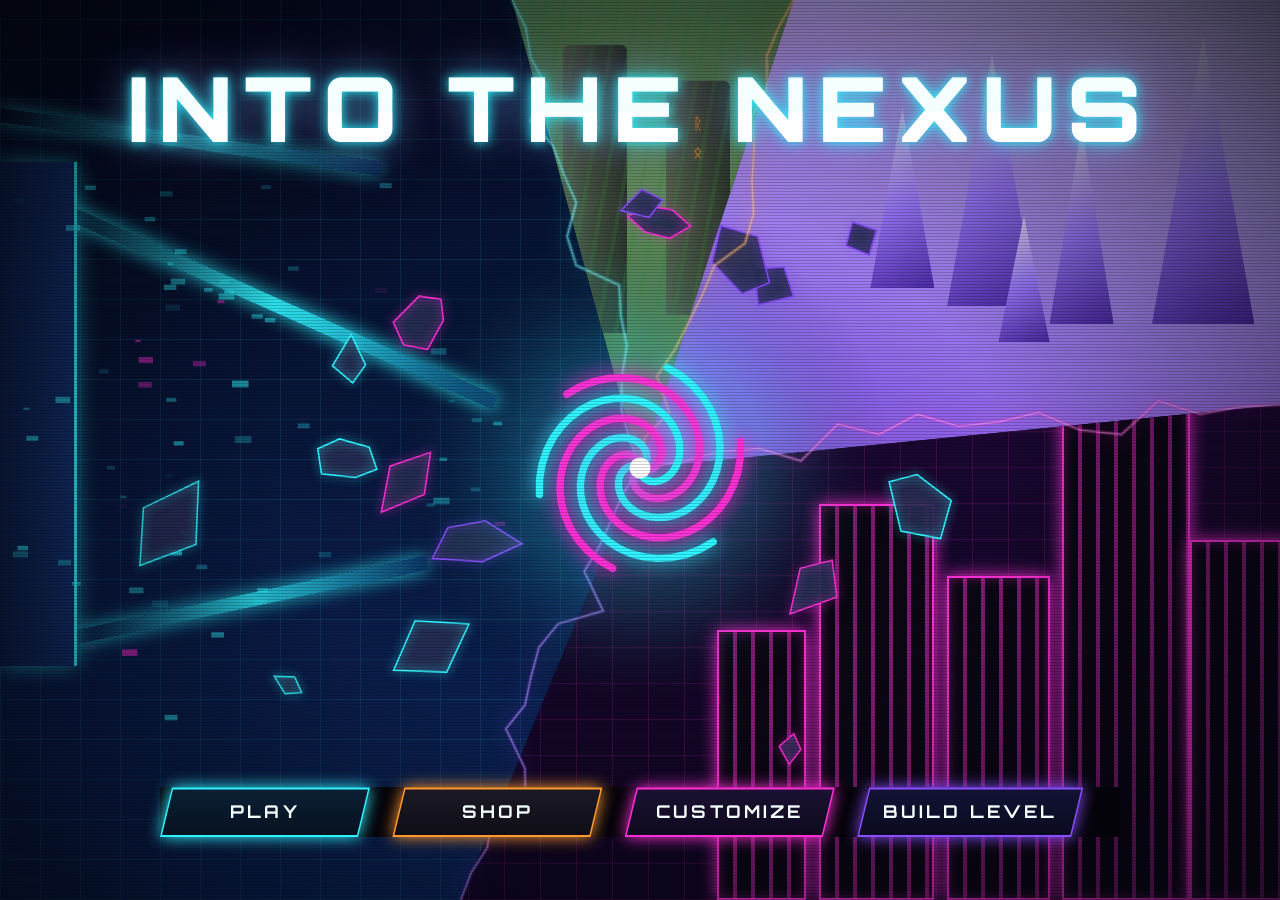
==== commit ada71b96: "Remove old Gemini image from main menu" ====
--- a/index.html
+++ b/index.html
@@ -16,7 +16,7 @@
 body{touch-action:none;font-family:"Trebuchet MS","Segoe UI",system-ui,sans-serif;color:var(--text)}
 canvas{display:block}.menu{position:fixed;inset:0;z-index:10;display:flex;flex-direction:column;align-items:center;justify-content:center;gap:16px;padding:max(20px,env(safe-area-inset-top)) 20px max(20px,env(safe-area-inset-bottom));color:var(--text);text-align:center;overflow:hidden;background:radial-gradient(circle at 50% 50%,#000 0,#000 12%,transparent 38%),radial-gradient(circle at 0 0,rgba(0,229,255,.35),transparent 45%),radial-gradient(circle at 100% 0,rgba(255,46,147,.32),transparent 45%),radial-gradient(circle at 0 100%,rgba(124,255,77,.22),transparent 45%),radial-gradient(circle at 100% 100%,rgba(255,176,32,.3),transparent 45%),var(--void);animation:fadeIn .4s ease-out,realityDrift 14s ease-in-out infinite alternate}
 /* The Gemini artwork is the shared main/start-menu background. Keep the image path relative so it works on GitHub Pages project URLs. */
-#menu{background-image:linear-gradient(rgba(0,0,0,.18),rgba(0,0,0,.28)),url("./assets/Gemini_Generated_Image_vbdhd0vbdhd0vbdh.jpeg");background-size:cover;background-position:center;background-repeat:no-repeat;background-color:#05030a}
+#menu{background-color:#05030a}
 .menu:before,.menu:after{content:none;display:none}
 #menu{animation:fadeIn .4s ease-out}
 .menu>*{position:relative;z-index:1}.menu.hidden{display:none}.menu h1{font-size:clamp(34px,8vw,76px);margin:0 0 18px;letter-spacing:10px;text-transform:uppercase;font-weight:900;color:#fff;text-shadow:-3px 0 var(--r1),3px 0 var(--r2),0 0 24px rgba(138,77,255,.9),0 0 60px rgba(138,77,255,.6);animation:glitch 3.2s infinite}
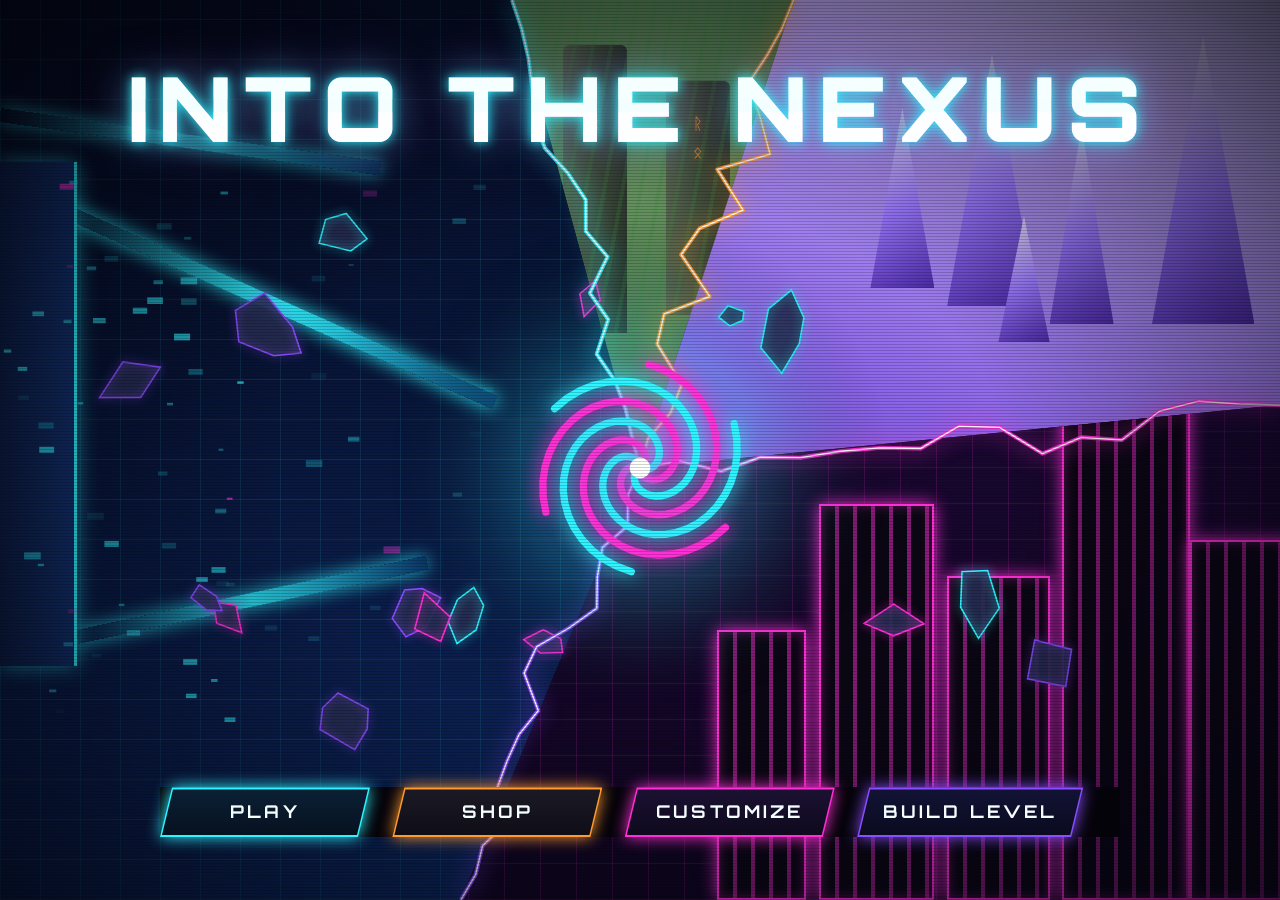
==== commit ae38bcd3: "Remove old Gemini artwork from main menu" ====
--- a/index.html
+++ b/index.html
@@ -15,8 +15,8 @@
 html,body{margin:0;width:100%;height:100%;overflow:hidden;background:var(--void);overscroll-behavior:none}
 body{touch-action:none;font-family:"Trebuchet MS","Segoe UI",system-ui,sans-serif;color:var(--text)}
 canvas{display:block}.menu{position:fixed;inset:0;z-index:10;display:flex;flex-direction:column;align-items:center;justify-content:center;gap:16px;padding:max(20px,env(safe-area-inset-top)) 20px max(20px,env(safe-area-inset-bottom));color:var(--text);text-align:center;overflow:hidden;background:radial-gradient(circle at 50% 50%,#000 0,#000 12%,transparent 38%),radial-gradient(circle at 0 0,rgba(0,229,255,.35),transparent 45%),radial-gradient(circle at 100% 0,rgba(255,46,147,.32),transparent 45%),radial-gradient(circle at 0 100%,rgba(124,255,77,.22),transparent 45%),radial-gradient(circle at 100% 100%,rgba(255,176,32,.3),transparent 45%),var(--void);animation:fadeIn .4s ease-out,realityDrift 14s ease-in-out infinite alternate}
-/* The Gemini artwork is the shared main/start-menu background. Keep the image path relative so it works on GitHub Pages project URLs. */
-#menu{background-color:#05030a}
+/* Main menu: use the upgraded CSS/Nexus visual only — no Gemini artwork. */
+#menu{background-image:none!important;background-color:#05030a!important}
 .menu:before,.menu:after{content:none;display:none}
 #menu{animation:fadeIn .4s ease-out}
 .menu>*{position:relative;z-index:1}.menu.hidden{display:none}.menu h1{font-size:clamp(34px,8vw,76px);margin:0 0 18px;letter-spacing:10px;text-transform:uppercase;font-weight:900;color:#fff;text-shadow:-3px 0 var(--r1),3px 0 var(--r2),0 0 24px rgba(138,77,255,.9),0 0 60px rgba(138,77,255,.6);animation:glitch 3.2s infinite}
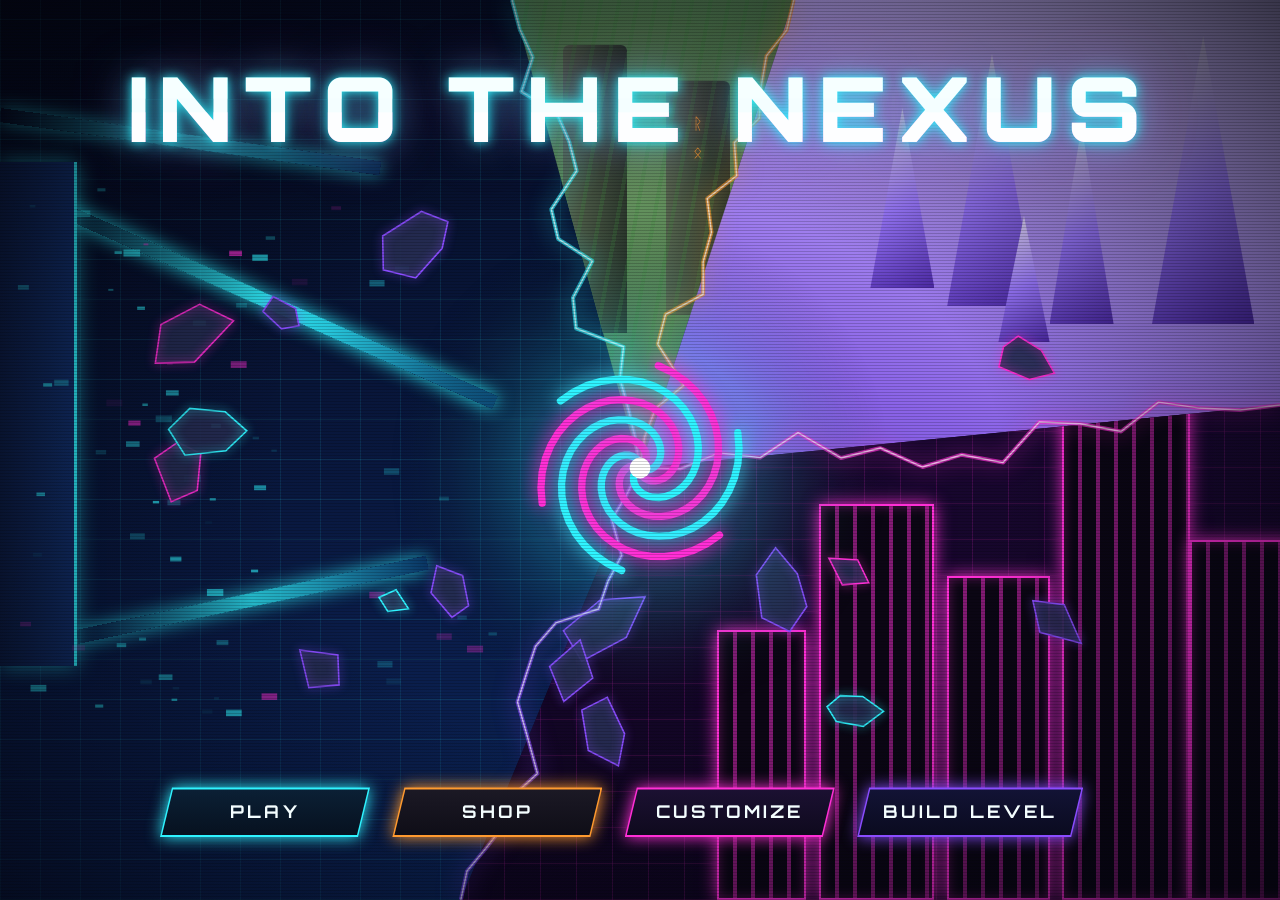
==== commit 2972ebbd: "Restore upgraded main menu background" ====
--- a/index.html
+++ b/index.html
@@ -15,8 +15,8 @@
 html,body{margin:0;width:100%;height:100%;overflow:hidden;background:var(--void);overscroll-behavior:none}
 body{touch-action:none;font-family:"Trebuchet MS","Segoe UI",system-ui,sans-serif;color:var(--text)}
 canvas{display:block}.menu{position:fixed;inset:0;z-index:10;display:flex;flex-direction:column;align-items:center;justify-content:center;gap:16px;padding:max(20px,env(safe-area-inset-top)) 20px max(20px,env(safe-area-inset-bottom));color:var(--text);text-align:center;overflow:hidden;background:radial-gradient(circle at 50% 50%,#000 0,#000 12%,transparent 38%),radial-gradient(circle at 0 0,rgba(0,229,255,.35),transparent 45%),radial-gradient(circle at 100% 0,rgba(255,46,147,.32),transparent 45%),radial-gradient(circle at 0 100%,rgba(124,255,77,.22),transparent 45%),radial-gradient(circle at 100% 100%,rgba(255,176,32,.3),transparent 45%),var(--void);animation:fadeIn .4s ease-out,realityDrift 14s ease-in-out infinite alternate}
-/* Main menu: use the upgraded CSS/Nexus visual only — no Gemini artwork. */
-#menu{background-image:none!important;background-color:#05030a!important}
+/* Main menu: keep the upgraded CSS/Nexus visual; no Gemini artwork. */
+#menu{background-color:transparent!important}
 .menu:before,.menu:after{content:none;display:none}
 #menu{animation:fadeIn .4s ease-out}
 .menu>*{position:relative;z-index:1}.menu.hidden{display:none}.menu h1{font-size:clamp(34px,8vw,76px);margin:0 0 18px;letter-spacing:10px;text-transform:uppercase;font-weight:900;color:#fff;text-shadow:-3px 0 var(--r1),3px 0 var(--r2),0 0 24px rgba(138,77,255,.9),0 0 60px rgba(138,77,255,.6);animation:glitch 3.2s infinite}
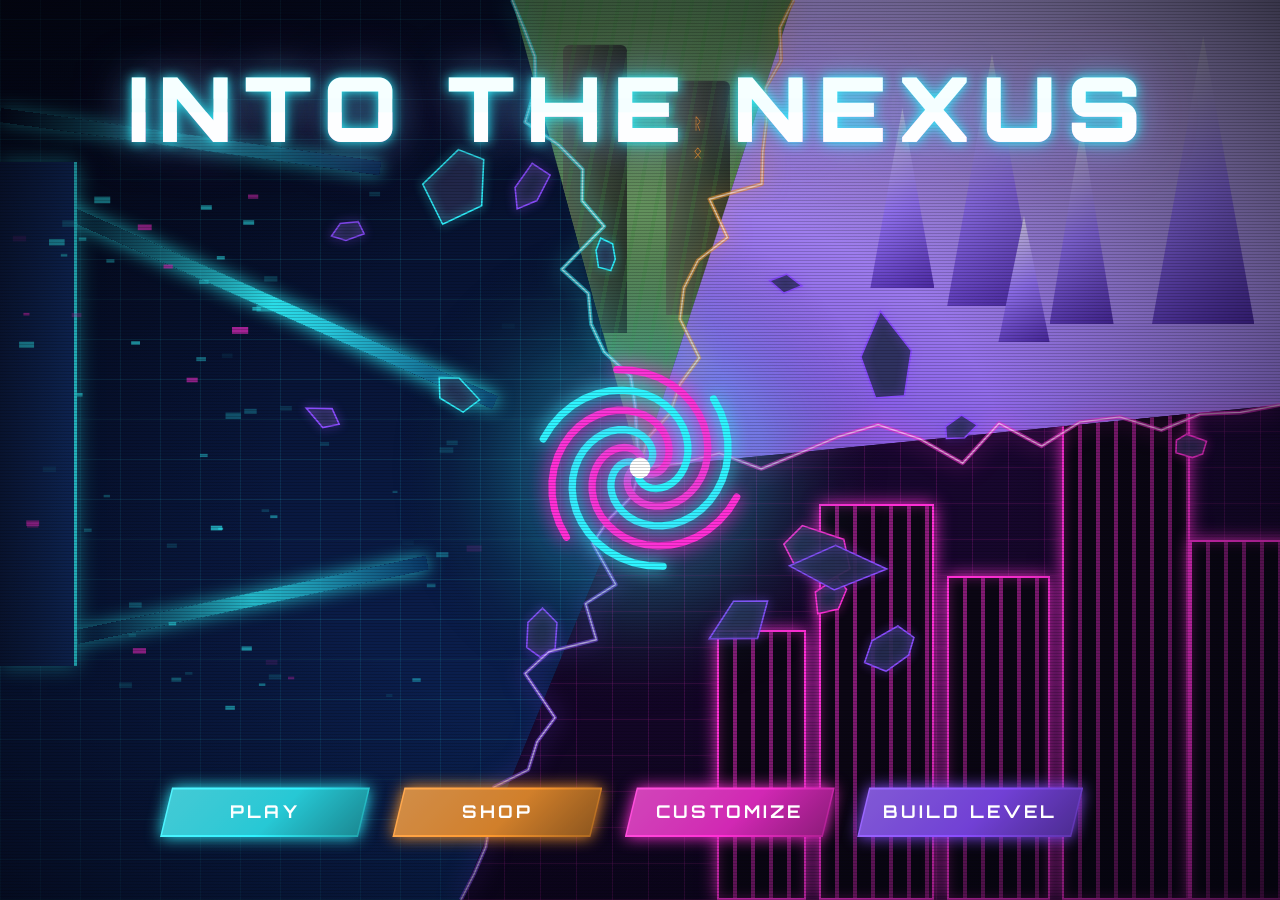
==== commit 81a88517: "Fix main menu buttons showing black" ====
--- a/index.html
+++ b/index.html
@@ -379,8 +379,8 @@
   padding: 1rem 1.6rem;
   border: 0;
   cursor: pointer;
-  background: var(--c);
-  color: #f4feff;
+  background: linear-gradient(135deg, color-mix(in srgb, var(--c) 82%, white), var(--c) 55%, color-mix(in srgb, var(--c) 65%, black));
+  color: #ffffff;
   font: 700 clamp(.85rem, 1.6vw, 1.1rem)/1 'Orbitron', system-ui, sans-serif;
   letter-spacing: .18em;
   clip-path: polygon(var(--cut) 0, 100% 0, calc(100% - var(--cut)) 100%, 0 100%);
@@ -389,12 +389,12 @@
 .btn::before {              /* dark fill leaves a 2px neon border */
   content: '';
   position: absolute; inset: 2px;
-  background: linear-gradient(180deg, rgba(8,14,36,.92), rgba(5,8,22,.96));
+  background: rgba(5,8,22,.18);
   clip-path: polygon(calc(var(--cut) - 1px) 0, 100% 0, calc(100% - var(--cut) + 1px) 100%, 0 100%);
   transition: background .2s;
 }
 .btn:hover::before, .btn:focus-visible::before {
-  background: linear-gradient(180deg, color-mix(in srgb, var(--c) 55%, #05081a), color-mix(in srgb, var(--c) 25%, #05081a));
+  background: rgba(255,255,255,.12);
 }
 
 .label { position: relative; z-index: 1; display: inline-block; }
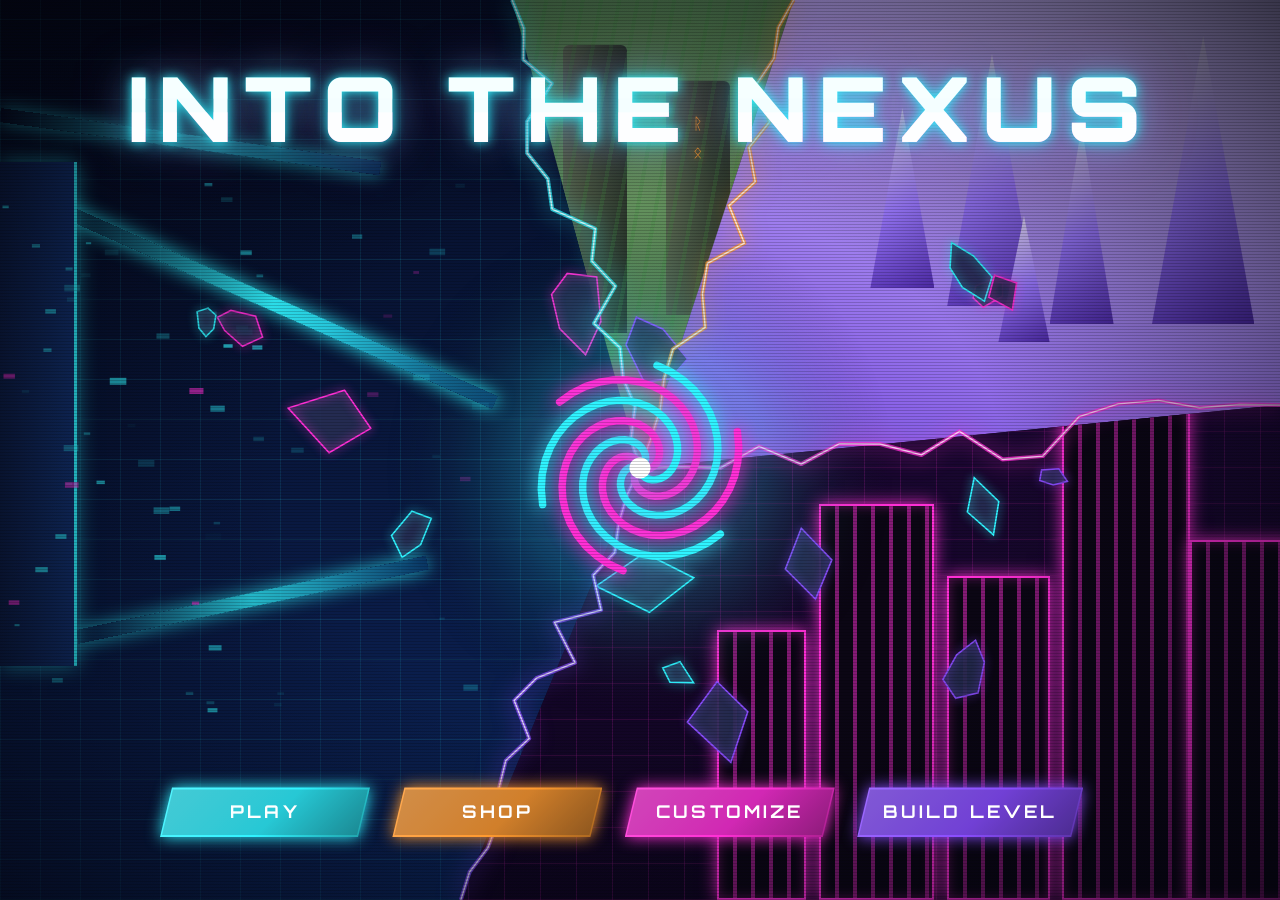
==== commit 13cff6ae: "Remove old black menu button box styling" ====
--- a/index.html
+++ b/index.html
@@ -21,8 +21,8 @@
 #menu{animation:fadeIn .4s ease-out}
 .menu>*{position:relative;z-index:1}.menu.hidden{display:none}.menu h1{font-size:clamp(34px,8vw,76px);margin:0 0 18px;letter-spacing:10px;text-transform:uppercase;font-weight:900;color:#fff;text-shadow:-3px 0 var(--r1),3px 0 var(--r2),0 0 24px rgba(138,77,255,.9),0 0 60px rgba(138,77,255,.6);animation:glitch 3.2s infinite}
 .menu h2{font-size:clamp(26px,5vw,48px);margin:0 0 14px;font-weight:800;letter-spacing:4px;text-transform:uppercase;text-shadow:-2px 0 var(--r1),2px 0 var(--r2),0 0 22px rgba(138,77,255,.7)}.menu p{margin:0;font-size:15px;letter-spacing:4px;text-transform:uppercase;color:var(--muted)}
-.menu button{position:relative;overflow:hidden;min-width:250px;min-height:58px;padding:12px 30px;border:2px solid transparent;background:linear-gradient(#110d1f,#1b1430) padding-box,linear-gradient(120deg,var(--r1),var(--violet),var(--r2)) border-box;clip-path:polygon(var(--cut) 0,100% 0,100% calc(100% - var(--cut)),calc(100% - var(--cut)) 100%,0 100%,0 var(--cut));color:var(--text);font:inherit;font-size:19px;font-weight:800;letter-spacing:3px;text-transform:uppercase;cursor:pointer;text-shadow:0 0 10px rgba(138,77,255,.8);transition:transform .12s ease,filter .15s ease,letter-spacing .2s ease}
-.menu button:after{content:"";position:absolute;top:0;left:-70%;width:40%;height:100%;background:linear-gradient(100deg,transparent,rgba(0,229,255,.45),rgba(255,46,147,.45),transparent);transform:skewX(-25deg);transition:left .45s ease}.menu button:hover{letter-spacing:4px;filter:drop-shadow(-3px 0 var(--r1)) drop-shadow(3px 0 var(--r2)) brightness(1.2);transform:translateY(-2px);animation:jitter .35s steps(2) 1}.menu button:hover:after{left:140%}.menu button:active{transform:translateY(2px) scale(.97);filter:drop-shadow(0 0 14px var(--violet)) brightness(1.4)}.menu button:focus-visible{outline:3px solid var(--r3);outline-offset:4px}.menu button:disabled{opacity:.4;cursor:not-allowed;transform:none;filter:grayscale(.8)}.menu button:first-of-type{color:#05030a;text-shadow:none;background:linear-gradient(120deg,var(--r1),var(--violet) 45%,var(--r2) 75%,var(--r3)) padding-box,linear-gradient(120deg,var(--r1),var(--r2)) border-box;background-size:250% 100%,100% 100%;animation:portal 3s linear infinite}.menu button:first-of-type:hover{filter:drop-shadow(0 0 22px var(--violet)) drop-shadow(0 0 40px var(--r2)) brightness(1.15)}.menu .level{font-size:17px}.loader{width:260px;height:12px;border:2px solid var(--border);clip-path:polygon(8px 0,100% 0,calc(100% - 8px) 100%,0 100%);background:#0a0716;box-shadow:inset 0 2px 6px rgba(0,0,0,.7);overflow:hidden}.loader:after{content:"";display:block;width:45%;height:100%;background:linear-gradient(90deg,var(--r1),var(--violet),var(--r2),var(--r3));box-shadow:0 0 14px var(--violet);animation:load 1s ease-in-out infinite}
+
+.menu .level{font-size:17px}.loader{width:260px;height:12px;border:2px solid var(--border);clip-path:polygon(8px 0,100% 0,calc(100% - 8px) 100%,0 100%);background:#0a0716;box-shadow:inset 0 2px 6px rgba(0,0,0,.7);overflow:hidden}.loader:after{content:"";display:block;width:45%;height:100%;background:linear-gradient(90deg,var(--r1),var(--violet),var(--r2),var(--r3));box-shadow:0 0 14px var(--violet);animation:load 1s ease-in-out infinite}
 @keyframes load{0%{transform:translateX(-100%)}100%{transform:translateX(330%)}}@keyframes fadeIn{from{opacity:0}to{opacity:1}}@keyframes spin{to{transform:rotate(360deg)}}@keyframes realityDrift{from{filter:hue-rotate(0deg)}to{filter:hue-rotate(40deg)}}@keyframes portal{from{background-position:0 0,0 0}to{background-position:250% 0,0 0}}@keyframes flicker{0%,92%,100%{opacity:1}93%{opacity:.55}95%{opacity:1}97%{opacity:.7}}@keyframes glitch{0%,86%,100%{transform:none;text-shadow:-3px 0 var(--r1),3px 0 var(--r2),0 0 24px rgba(138,77,255,.9),0 0 60px rgba(138,77,255,.6)}88%{transform:translate(-4px,1px) skewX(-6deg);text-shadow:-9px 0 var(--r1),9px 0 var(--r2),0 0 24px rgba(138,77,255,.9)}90%{transform:translate(5px,-2px) skewX(5deg);text-shadow:8px 0 var(--r4),-8px 0 var(--r3),0 0 30px rgba(255,46,147,.9)}92%{transform:translate(-2px,0);text-shadow:-5px 0 var(--r1),5px 0 var(--r2),0 0 24px rgba(138,77,255,.9)}}@keyframes jitter{0%{transform:translate(-2px,-2px)}50%{transform:translate(2px,-3px)}100%{transform:translate(0,-2px)}}
 @media(max-height:480px){.menu{gap:10px}.menu h1{margin-bottom:6px;letter-spacing:6px}.menu button{min-height:46px;font-size:16px}}@media(prefers-reduced-motion:reduce){.menu,.menu:before,.menu:after,.menu h1,.menu button,.menu button:first-of-type,.loader:after{animation:none}}
 
